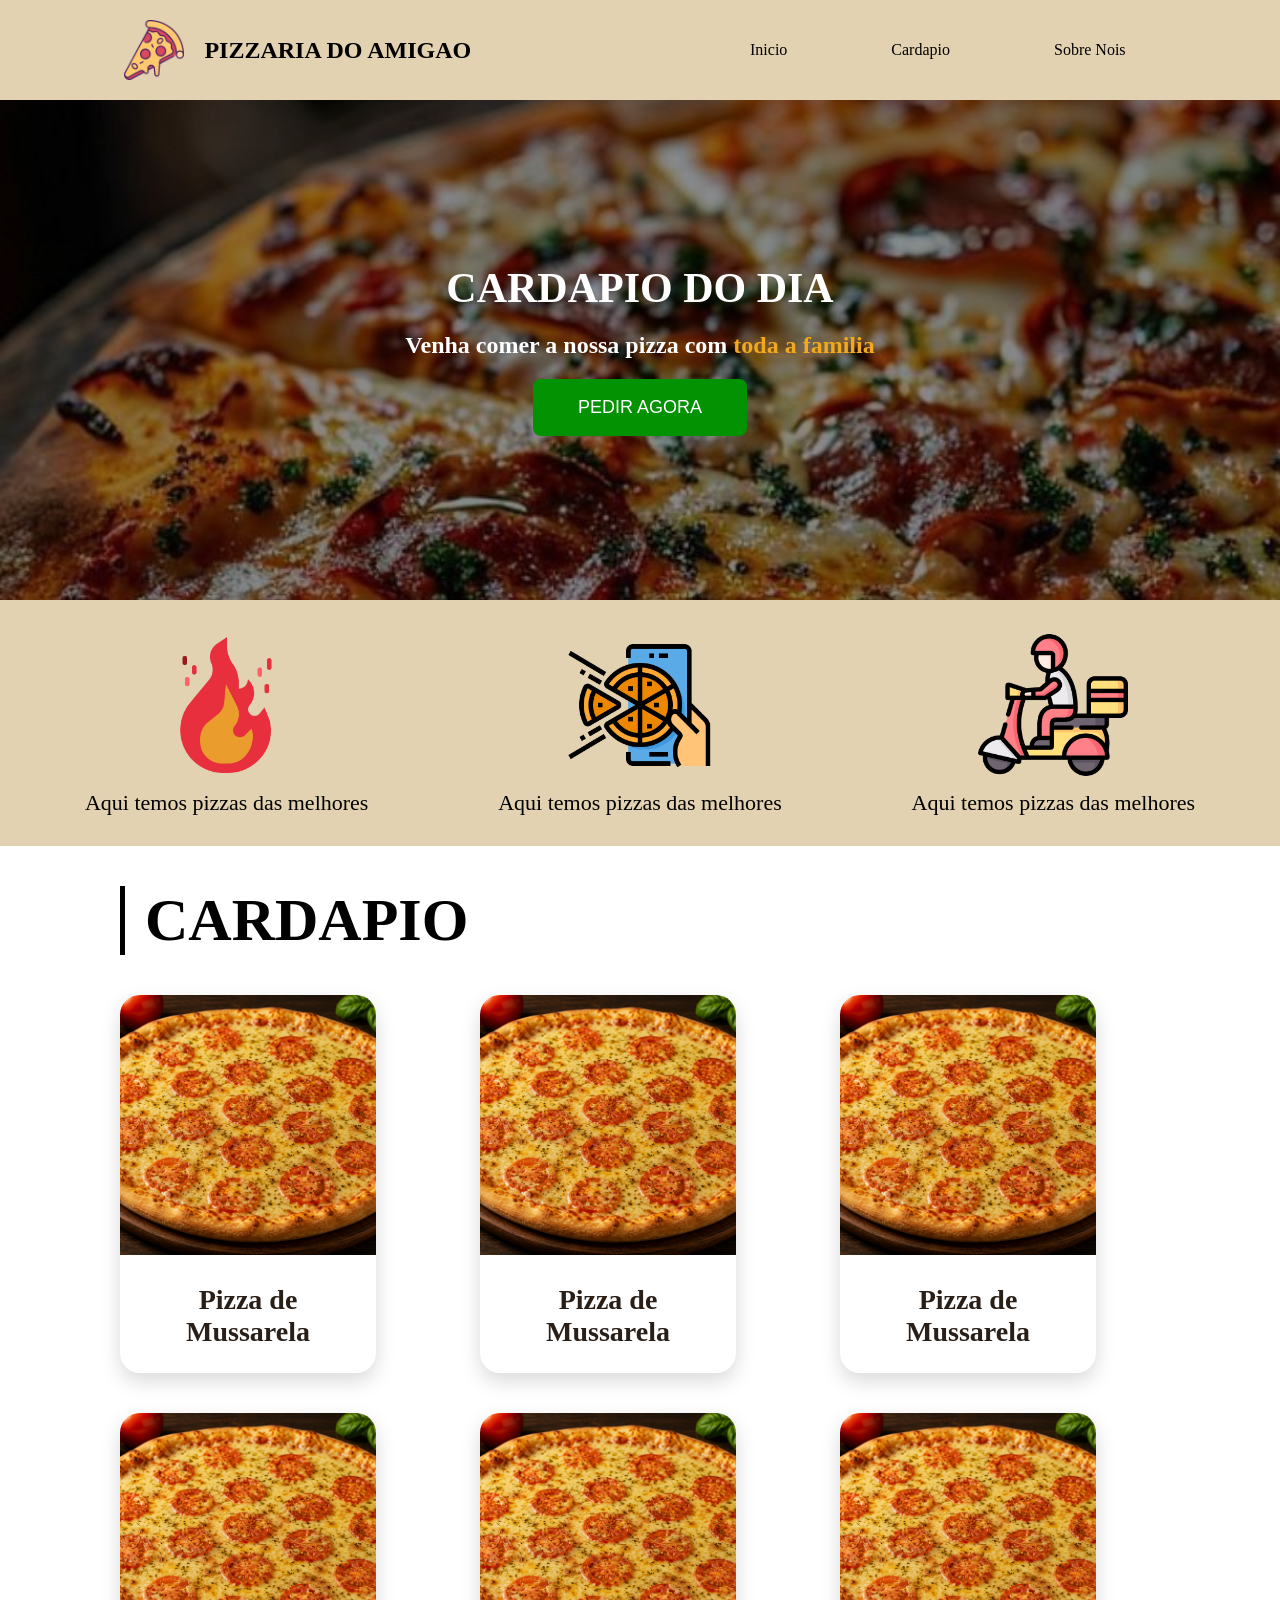
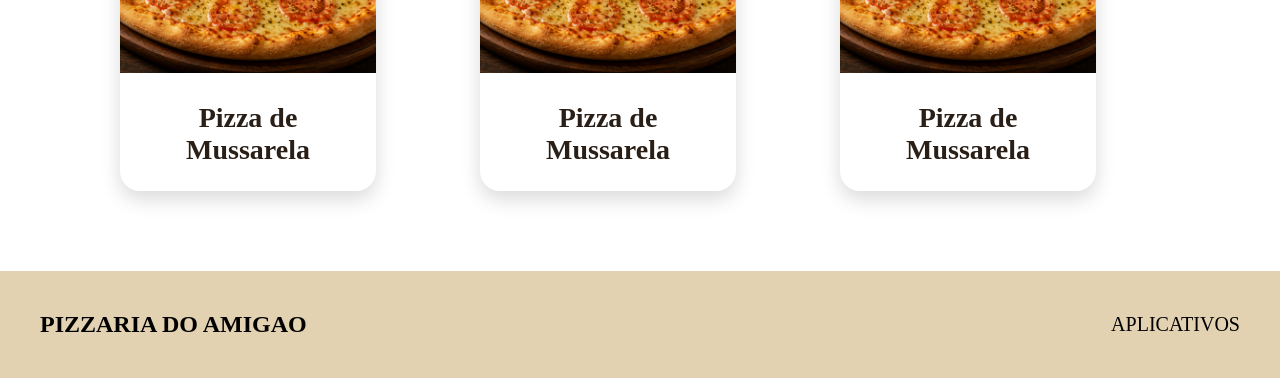
==== index.html @ 0b503bbc "Mudança do front da pagina Principal" ====
<!DOCTYPE html>
<html lang="pt-br">

<head>
    <meta charset="UTF-8">
    <meta name="viewport" content="width=device-width, initial-scale=1.0">
    <title>PIZZARIA DO AMIGAO</title>
    <link rel="stylesheet" href="style.css">
</head>

<body>
    <header>
        <div class="direta">
            <img src="/img/logo.png" alt="logo pizzaria">
            <h2 class="logo">PIZZARIA DO AMIGAO</h2>
        </div>

        <nav>
            <a href="#">Inicio</a>
            <a href="#">Cardapio</a>
            <a href="#">Sobre Nois</a>
        </nav>
    </header>

    <div class="banner">
        <h3>CARDAPIO DO DIA</h3>

        <h4>Venha comer a nossa pizza com <span>toda a familia</span></h4>

        <button class="pedidos" id="pedidos" onclick="pedirAgora()">PEDIR AGORA</button>
    </div>

    <main>
        <div class="descricao animar">
            <div class="gridDescricao">
                <img src="img/iconeFogo.png" class="gridImagem">

                <p>Aqui temos pizzas das melhores</p>
            </div>

            <div class="gridDescricao">
                <img src="img/pedidos.png" class="gridImagem">

                <p>Aqui temos pizzas das melhores</p>
            </div>

            <div class="gridDescricao">
                <img src="img/entrega.png" class="gridImagem">

                <p>Aqui temos pizzas das melhores</p>
            </div>
        </div>

        <div class="produto animar">
            <h2 class="logo2 animar">CARDAPIO</h2>

            <div class="descricaoProduto animar">
                <div class="gridProduto">

                    <div class="imagem">
                        <img src="img/musarela.png" alt="Pizza de Mussarela">
                    </div>

                    <div class="conteudo">
                        <h3>Pizza de Mussarela</h3>
                    </div>

                </div>

                <div class="gridProduto">
                    <div class="imagem">
                        <img src="img/musarela.png" alt="Pizza de Mussarela">
                    </div>

                    <div class="conteudo">
                        <h3>Pizza de Mussarela</h3>
                    </div>

                </div>

                <div class="gridProduto">
                    <div class="imagem">
                        <img src="img/musarela.png" alt="Pizza de Mussarela">
                    </div>

                    <div class="conteudo">
                        <h3>Pizza de Mussarela</h3>
                    </div>
                </div>

                <div class="gridProduto">
                    <div class="imagem">
                        <img src="img/musarela.png" alt="Pizza de Mussarela">
                    </div>

                    <div class="conteudo">
                        <h3>Pizza de Mussarela</h3>
                    </div>
                </div>

                <div class="gridProduto">
                    <div class="imagem">
                        <img src="img/musarela.png" alt="Pizza de Mussarela">
                    </div>

                    <div class="conteudo">
                        <h3>Pizza de Mussarela</h3>
                    </div>
                </div>

                <div class="gridProduto">
                    <div class="imagem">
                        <img src="img/musarela.png" alt="Pizza de Mussarela">
                    </div>

                    <div class="conteudo">
                        <h3>Pizza de Mussarela</h3>
                    </div>
                </div>
            </div>
        </div>

        <div class="avaliacao animar">

        </div>
    </main>

    <footer>
        <div class="conteudoFooter">
            <div class="esquerdaF">
                PIZZARIA DO AMIGAO
            </div>

            <div class="diretaF">
                APLICATIVOS
            </div>
        </div>
    </footer>

    <script src="script.js"></script>
</body>

</html>
---- style.css ----
*{
    padding: 0;
    margin: 0;
    box-sizing: border-box;
}

body{
    overflow-y: auto;
}

/* LOGO */
.direta{
    display: flex;
    align-items: center;
    padding: 20px;
    gap: 20px;
}

.logo{
    color: black;
}

.direta img{
    width: 60px;
}

/* HEADER */
header{
    background-color: #e2d2b1;
    display: flex;
    align-items: center;
    justify-content: space-around;
}

a{
    text-decoration: none;
    color: black;
    margin: 50px;
    cursor: pointer;
}

a:hover{
    border-bottom: 3px solid black; 
}

/* BANNER */

.banner{
    position: relative;
    width: 100%;
    height: 500px;
    background: url("img/pizza do banner.jpg") no-repeat center center;
    background-size: cover;
    display: flex;
    flex-direction: column;
    justify-content: center;
    align-items: center;
    gap: 20px;
}

.banner::before{
    content: "";
    position: absolute;
    inset: 0;
    background-color: rgba(0,0,0,0.45);
}

.banner h3{
    position: relative;
    z-index: 1;
    color: white;
    font-size: 42px;
}

.banner h4{
    position: relative;
    z-index: 1;
    color: white;
    font-size: 24px;
}

span{
    color: rgb(244,169,29);
}

.banner .pedidos{
    position: relative;
    z-index: 1;
    background: rgb(2,146,2);
    color: white;
    border: none;
    padding: 18px 45px;
    font-size: 18px;
    border-radius: 8px;
    cursor: pointer
}

.banner .pedidos:hover{
    background: rgb(1,110,1);
    transform: scale(1.05);
}

/* DESCRIÇÃO */

.descricao{
    display: grid;
    grid-template-columns: repeat(3,1fr);
    background: #e2d2b1;
    padding: 30px;
    gap: 20px;
}

.gridDescricao{
    display: flex;
    flex-direction: column;
    align-items: center;
    text-align: center;
    gap: 10px;
    font-size: 22px;
}

.gridImagem{
    width: 100%;
    max-width: 150px;
}

/* PRODUTO */

.logo2{
    margin: 40px 120px;
    font-size: 60px;
    border-left: 5px solid black;
    padding-left: 20px;
}

.descricaoProduto{
    display: grid;
    grid-template-columns: repeat(3,1fr);
    gap: 40px;
    padding: 0 120px 80px;
}

/*TAMANHO DO CARD DO CARDAPIO*/
.gridProduto{
    border-radius: 20px;
    overflow: hidden; /* Impede a imagem de sair do card */

    box-shadow: 0 8px 20px rgba(0,0,0,.15);

    display: flex;
    flex-direction: column;

    cursor: default;

    width: 80%;
}

/* Área da imagem */

.gridProduto .imagem{
    overflow: hidden;
}

/* Imagem */

.gridProduto img{
    width: 100%;
    height: 260px;

    object-fit: cover;

    transition: transform .5s ease;
}

/* Zoom da imagem */

.gridProduto:hover img{
    transform: scale(1.12);
}

/* Conteúdo */

.conteudo{
    padding: 25px;
    display: flex;
    flex-direction: column;
    gap: 20px;
    text-align: center;
}

.conteudo h3{
    font-size: 28px;
    color: #2A1F17;
}








.conteudoFooter{
    display: flex;
    justify-content: space-between;
    align-items: center;
    background-color: #e2d2b1;
    padding: 20px;
}

.esquerdaF{
    margin: 20px;
    font-weight: 600;
    font-size: 24px;
}

.diretaF{
    margin: 20px;
    font-size: 20px;
}

.animar{
    opacity: 0;
    transform: translateY(70px);
    transition: .8s ease;
}

.animar.mostrar{
    opacity: 1;
    transform: translateY(0);
}
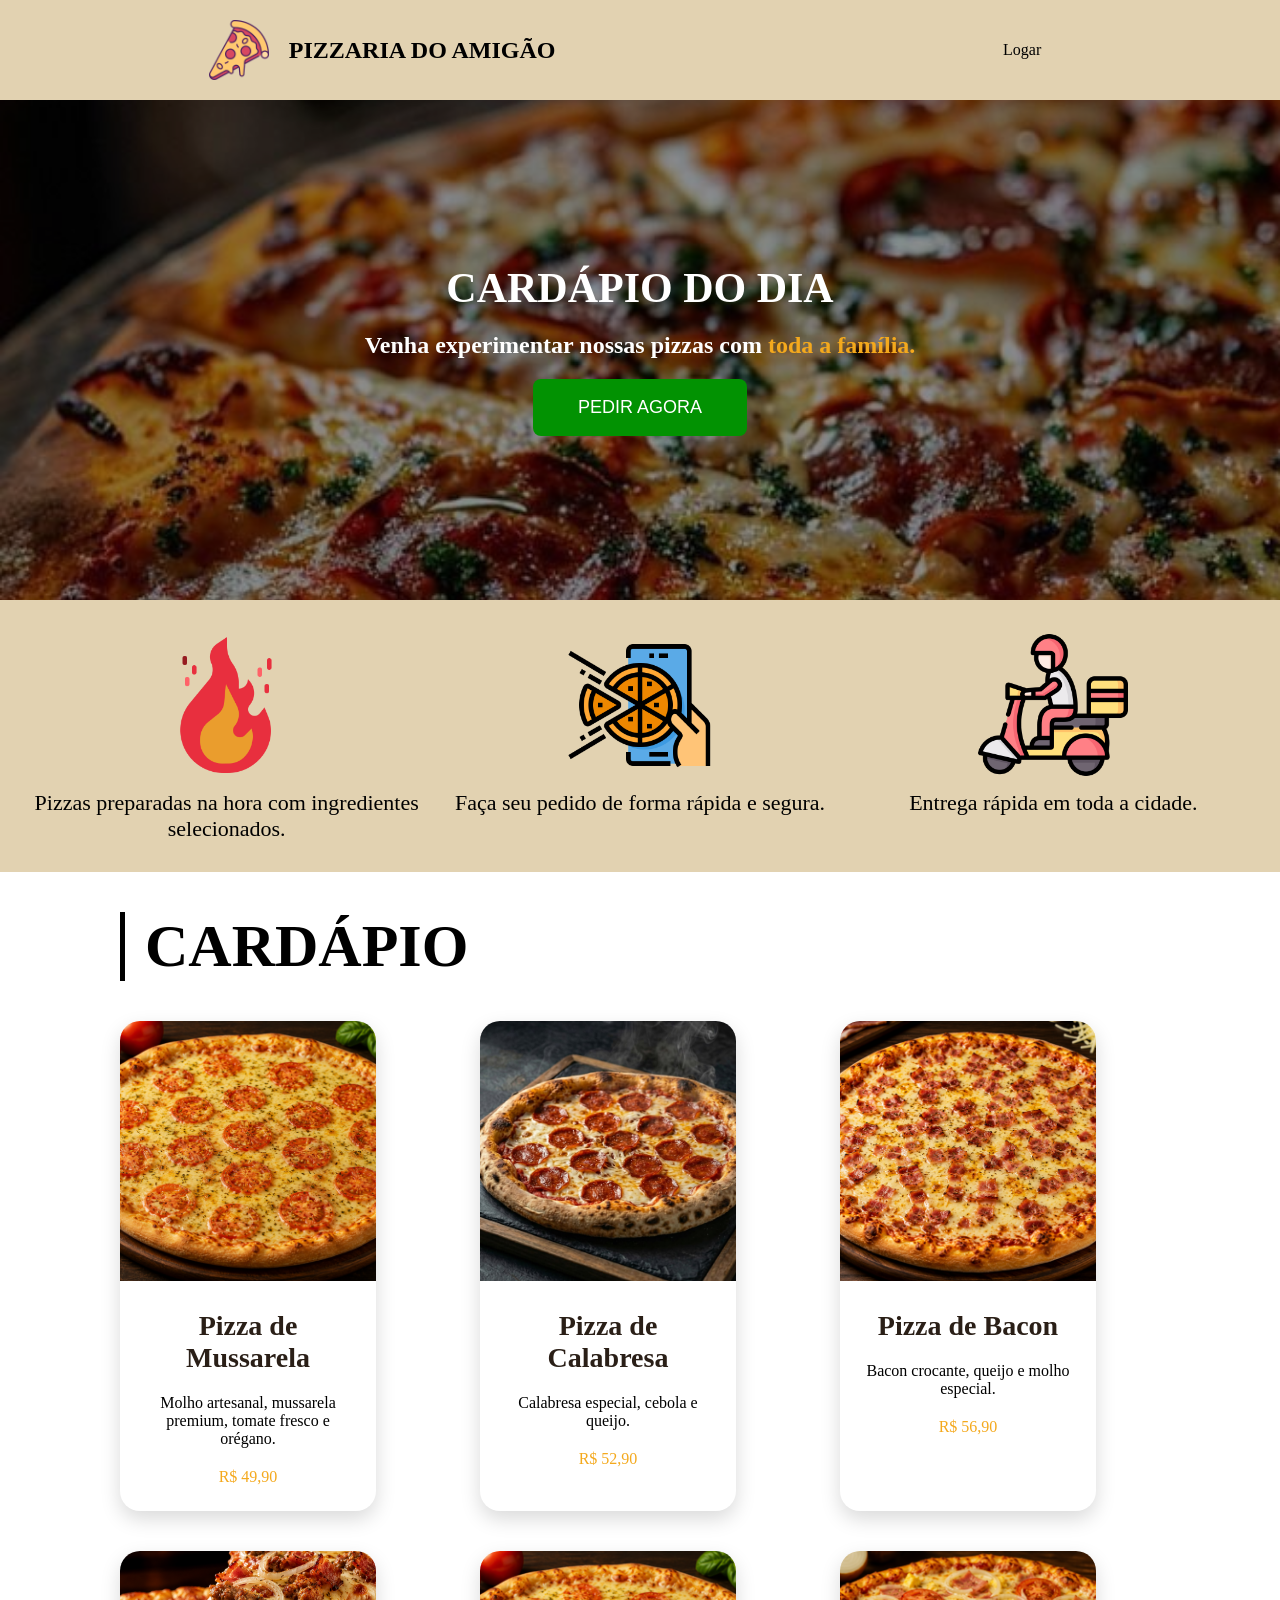
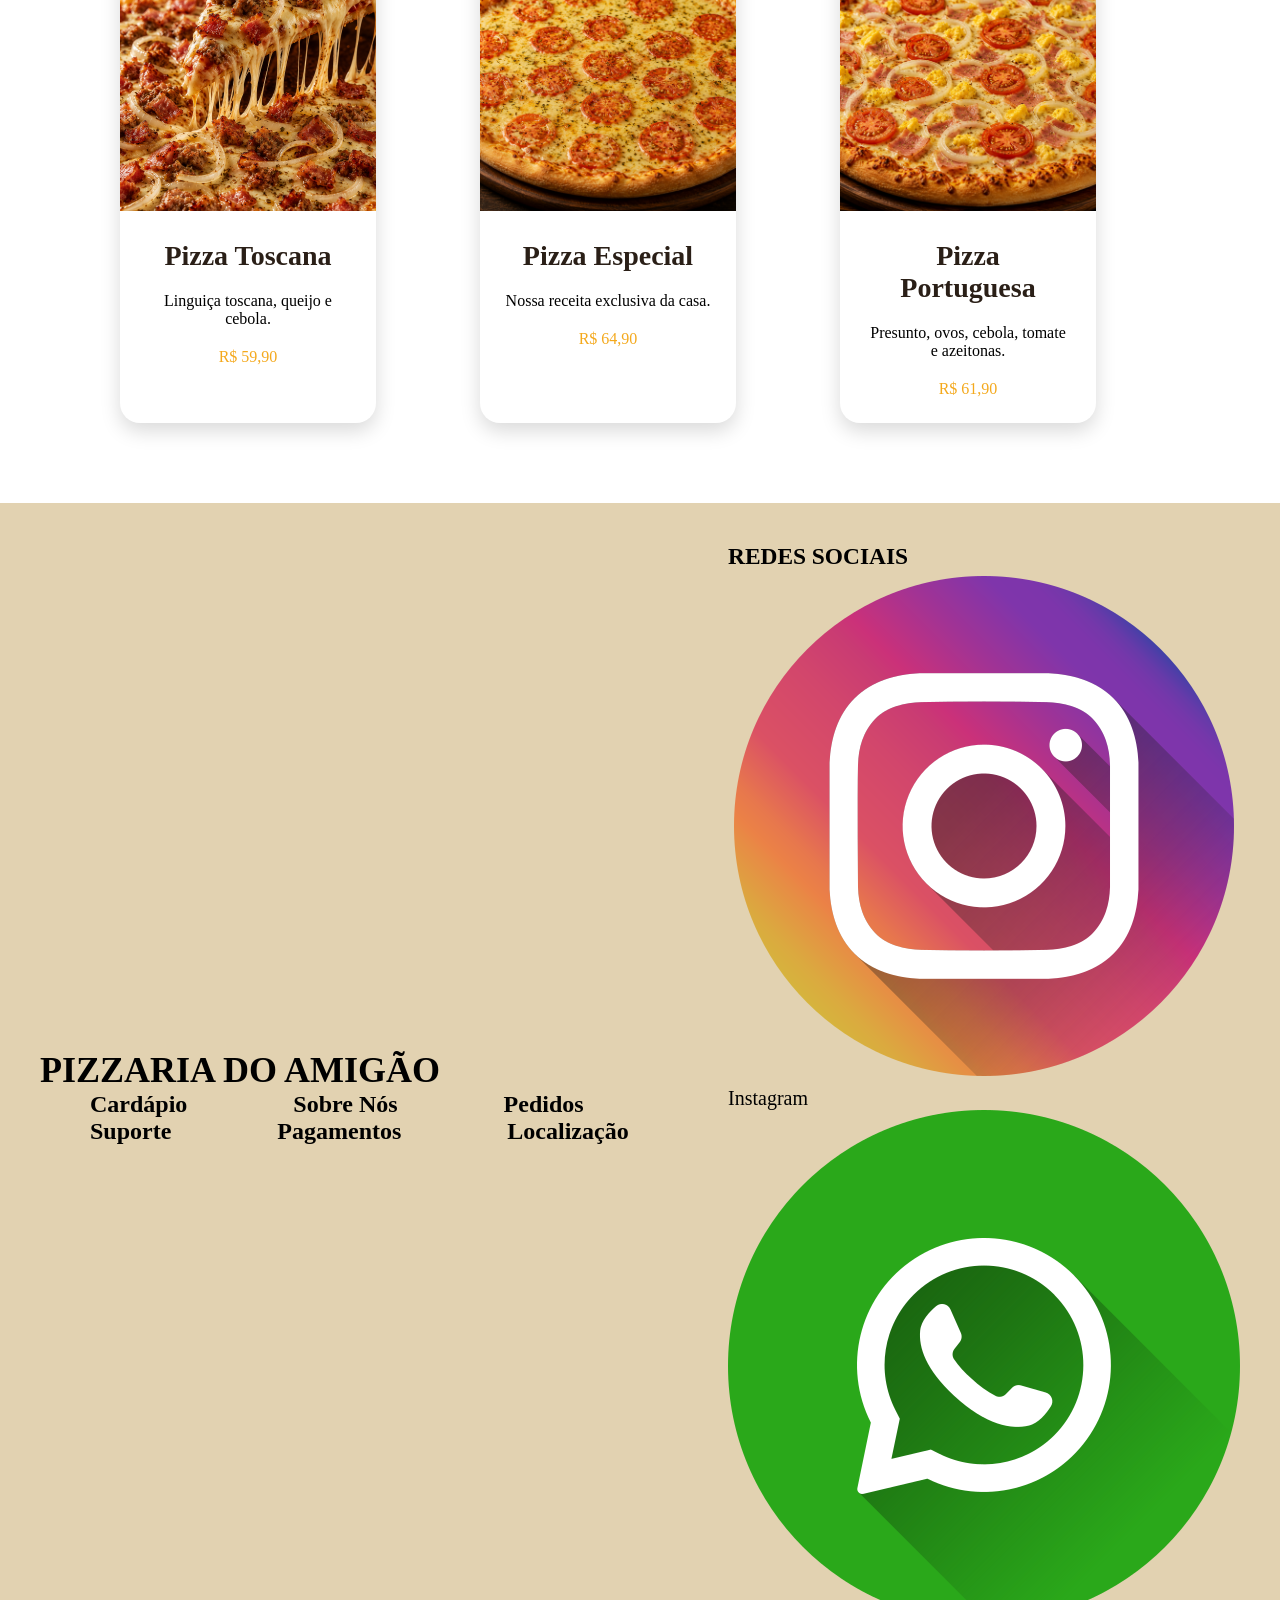
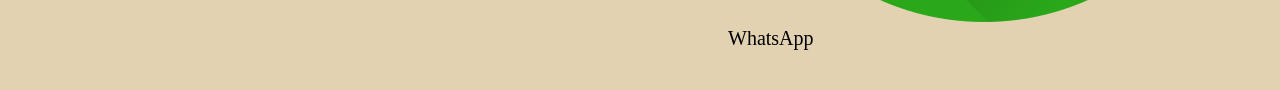
==== commit 845d2950: "Atualizacao final da pagina de login" ====
--- a/index.html
+++ b/index.html
@@ -1,143 +1,308 @@
 <!DOCTYPE html>
-<html lang="pt-br">
+<html lang="pt-BR">
 
 <head>
     <meta charset="UTF-8">
     <meta name="viewport" content="width=device-width, initial-scale=1.0">
-    <title>PIZZARIA DO AMIGAO</title>
+    <title>Pizzaria do Amigão</title>
+
     <link rel="stylesheet" href="style.css">
 </head>
 
 <body>
+
+    <!-- ================= HEADER ================= -->
+
     <header>
+
         <div class="direta">
-            <img src="/img/logo.png" alt="logo pizzaria">
-            <h2 class="logo">PIZZARIA DO AMIGAO</h2>
+            <img src="img/logo.png" alt="Logo">
+
+            <h2 class="logo">
+                PIZZARIA DO AMIGÃO
+            </h2>
         </div>
 
         <nav>
-            <a href="#">Inicio</a>
-            <a href="#">Cardapio</a>
-            <a href="#">Sobre Nois</a>
+
+            <a href="/html/login.html">Logar</a>
+
         </nav>
+
     </header>
 
-    <div class="banner">
-        <h3>CARDAPIO DO DIA</h3>
-
-        <h4>Venha comer a nossa pizza com <span>toda a familia</span></h4>
-
-        <button class="pedidos" id="pedidos" onclick="pedirAgora()">PEDIR AGORA</button>
-    </div>
-
-    <main>
-        <div class="descricao animar">
-            <div class="gridDescricao">
-                <img src="img/iconeFogo.png" class="gridImagem">
-
-                <p>Aqui temos pizzas das melhores</p>
-            </div>
-
-            <div class="gridDescricao">
-                <img src="img/pedidos.png" class="gridImagem">
-
-                <p>Aqui temos pizzas das melhores</p>
-            </div>
-
-            <div class="gridDescricao">
-                <img src="img/entrega.png" class="gridImagem">
-
-                <p>Aqui temos pizzas das melhores</p>
-            </div>
-        </div>
-
-        <div class="produto animar">
-            <h2 class="logo2 animar">CARDAPIO</h2>
-
-            <div class="descricaoProduto animar">
-                <div class="gridProduto">
-
-                    <div class="imagem">
-                        <img src="img/musarela.png" alt="Pizza de Mussarela">
-                    </div>
-
-                    <div class="conteudo">
-                        <h3>Pizza de Mussarela</h3>
-                    </div>
-
-                </div>
-
-                <div class="gridProduto">
-                    <div class="imagem">
-                        <img src="img/musarela.png" alt="Pizza de Mussarela">
-                    </div>
-
-                    <div class="conteudo">
-                        <h3>Pizza de Mussarela</h3>
-                    </div>
-
-                </div>
-
-                <div class="gridProduto">
-                    <div class="imagem">
-                        <img src="img/musarela.png" alt="Pizza de Mussarela">
-                    </div>
-
-                    <div class="conteudo">
-                        <h3>Pizza de Mussarela</h3>
-                    </div>
-                </div>
-
-                <div class="gridProduto">
-                    <div class="imagem">
-                        <img src="img/musarela.png" alt="Pizza de Mussarela">
-                    </div>
-
-                    <div class="conteudo">
-                        <h3>Pizza de Mussarela</h3>
-                    </div>
-                </div>
-
-                <div class="gridProduto">
-                    <div class="imagem">
-                        <img src="img/musarela.png" alt="Pizza de Mussarela">
-                    </div>
-
-                    <div class="conteudo">
-                        <h3>Pizza de Mussarela</h3>
-                    </div>
-                </div>
-
-                <div class="gridProduto">
-                    <div class="imagem">
-                        <img src="img/musarela.png" alt="Pizza de Mussarela">
-                    </div>
-
-                    <div class="conteudo">
-                        <h3>Pizza de Mussarela</h3>
-                    </div>
-                </div>
-            </div>
-        </div>
-
-        <div class="avaliacao animar">
-
-        </div>
-    </main>
-
-    <footer>
+    <!-- ================= BANNER ================= -->
+
+    <section class="banner">
+
+        <h3>CARDÁPIO DO DIA</h3>
+
+        <h4>
+            Venha experimentar nossas pizzas com
+            <span>toda a família.</span>
+        </h4>
+
+        <button class="pedidos" onclick="pedirAgora()">
+            PEDIR AGORA
+        </button>
+
+    </section>
+
+    <!-- ================= DESCRIÇÃO ================= -->
+
+    <section class="descricao animar">
+
+        <div class="gridDescricao">
+
+            <img src="img/iconeFogo.png" class="gridImagem">
+
+            <p>
+                Pizzas preparadas na hora com ingredientes selecionados.
+            </p>
+
+        </div>
+
+        <div class="gridDescricao">
+
+            <img src="img/pedidos.png" class="gridImagem">
+
+            <p>
+                Faça seu pedido de forma rápida e segura.
+            </p>
+
+        </div>
+
+        <div class="gridDescricao">
+
+            <img src="img/entrega.png" class="gridImagem">
+
+            <p>
+                Entrega rápida em toda a cidade.
+            </p>
+
+        </div>
+
+    </section>
+
+    <!-- ================= CARDÁPIO ================= -->
+
+    <section class="produto" id="cardapio">
+
+        <h2 class="logo2 animar">
+            CARDÁPIO
+        </h2>
+
+        <div class="descricaoProduto">
+
+            <!-- CARD -->
+
+            <div class="gridProduto animar">
+
+                <div class="imagem">
+                    <img src="img/musarela.png" alt="">
+                </div>
+
+                <div class="conteudo">
+
+                    <h3>Pizza de Mussarela</h3>
+
+                    <p>
+                        Molho artesanal, mussarela premium,
+                        tomate fresco e orégano.
+                    </p>
+
+                    <span class="preco">
+                        R$ 49,90
+                    </span>
+
+                </div>
+
+            </div>
+
+            <!-- CARD -->
+
+            <div class="gridProduto animar">
+
+                <div class="imagem">
+                    <img src="img/calabresa.jpg" alt="">
+                </div>
+
+                <div class="conteudo">
+
+                    <h3>Pizza de Calabresa</h3>
+
+                    <p>
+                        Calabresa especial,
+                        cebola e queijo.
+                    </p>
+
+                    <span class="preco">
+                        R$ 52,90
+                    </span>
+
+                </div>
+
+            </div>
+
+            <!-- CARD -->
+
+            <div class="gridProduto animar">
+
+                <div class="imagem">
+                    <img src="img/bacon.png" alt="">
+                </div>
+
+                <div class="conteudo">
+
+                    <h3>Pizza de Bacon</h3>
+
+                    <p>
+                        Bacon crocante,
+                        queijo e molho especial.
+                    </p>
+
+                    <span class="preco">
+                        R$ 56,90
+                    </span>
+
+                </div>
+
+            </div>
+
+            <!-- CARD -->
+
+            <div class="gridProduto animar">
+
+                <div class="imagem">
+                    <img src="img/toscana.png" alt="">
+                </div>
+
+                <div class="conteudo">
+
+                    <h3>Pizza Toscana</h3>
+
+                    <p>
+                        Linguiça toscana,
+                        queijo e cebola.
+                    </p>
+
+                    <span class="preco">
+                        R$ 59,90
+                    </span>
+
+                </div>
+
+            </div>
+
+            <!-- CARD -->
+
+            <div class="gridProduto animar">
+
+                <div class="imagem">
+                    <img src="img/surpresa.png" alt="">
+                </div>
+
+                <div class="conteudo">
+
+                    <h3>Pizza Especial</h3>
+
+                    <p>
+                        Nossa receita exclusiva da casa.
+                    </p>
+
+                    <span class="preco">
+                        R$ 64,90
+                    </span>
+
+                </div>
+
+            </div>
+
+            <!-- CARD -->
+
+            <div class="gridProduto animar">
+
+                <div class="imagem">
+                    <img src="img/4362db86-e26b-4997-8746-e638170cde20.png" alt="">
+                </div>
+
+                <div class="conteudo">
+
+                    <h3>Pizza Portuguesa</h3>
+
+                    <p>
+                        Presunto, ovos, cebola,
+                        tomate e azeitonas.
+                    </p>
+
+                    <span class="preco">
+                        R$ 61,90
+                    </span>
+
+                </div>
+
+            </div>
+
+        </div>
+
+    </section>
+
+    <!-- ================= FOOTER ================= -->
+
+    <footer id="footer">
+
         <div class="conteudoFooter">
+
             <div class="esquerdaF">
-                PIZZARIA DO AMIGAO
+
+                <h2>PIZZARIA DO AMIGÃO</h2>
+
+                <div class="links">
+
+                    <a href="#">Cardápio</a>
+
+                    <a href="#">Sobre Nós</a>
+
+                    <a href="#">Pedidos</a>
+
+                    <a href="#">Suporte</a>
+
+                    <a href="#">Pagamentos</a>
+
+                    <a href="#">Localização</a>
+
+                </div>
+
             </div>
 
             <div class="diretaF">
-                APLICATIVOS
-            </div>
-        </div>
+
+                <h3>REDES SOCIAIS</h3>
+
+                <div class="icones">
+
+                    <img src="img/instagram.png" class="icone">
+
+                    <p>Instagram</p>
+
+                </div>
+
+                <div class="icones">
+
+                    <img src="img/whatsapp.png" class="icone">
+
+                    <p>WhatsApp</p>
+
+                </div>
+
+            </div>
+
+        </div>
+
     </footer>
 
     <script src="script.js"></script>
+
 </body>
 
 </html>
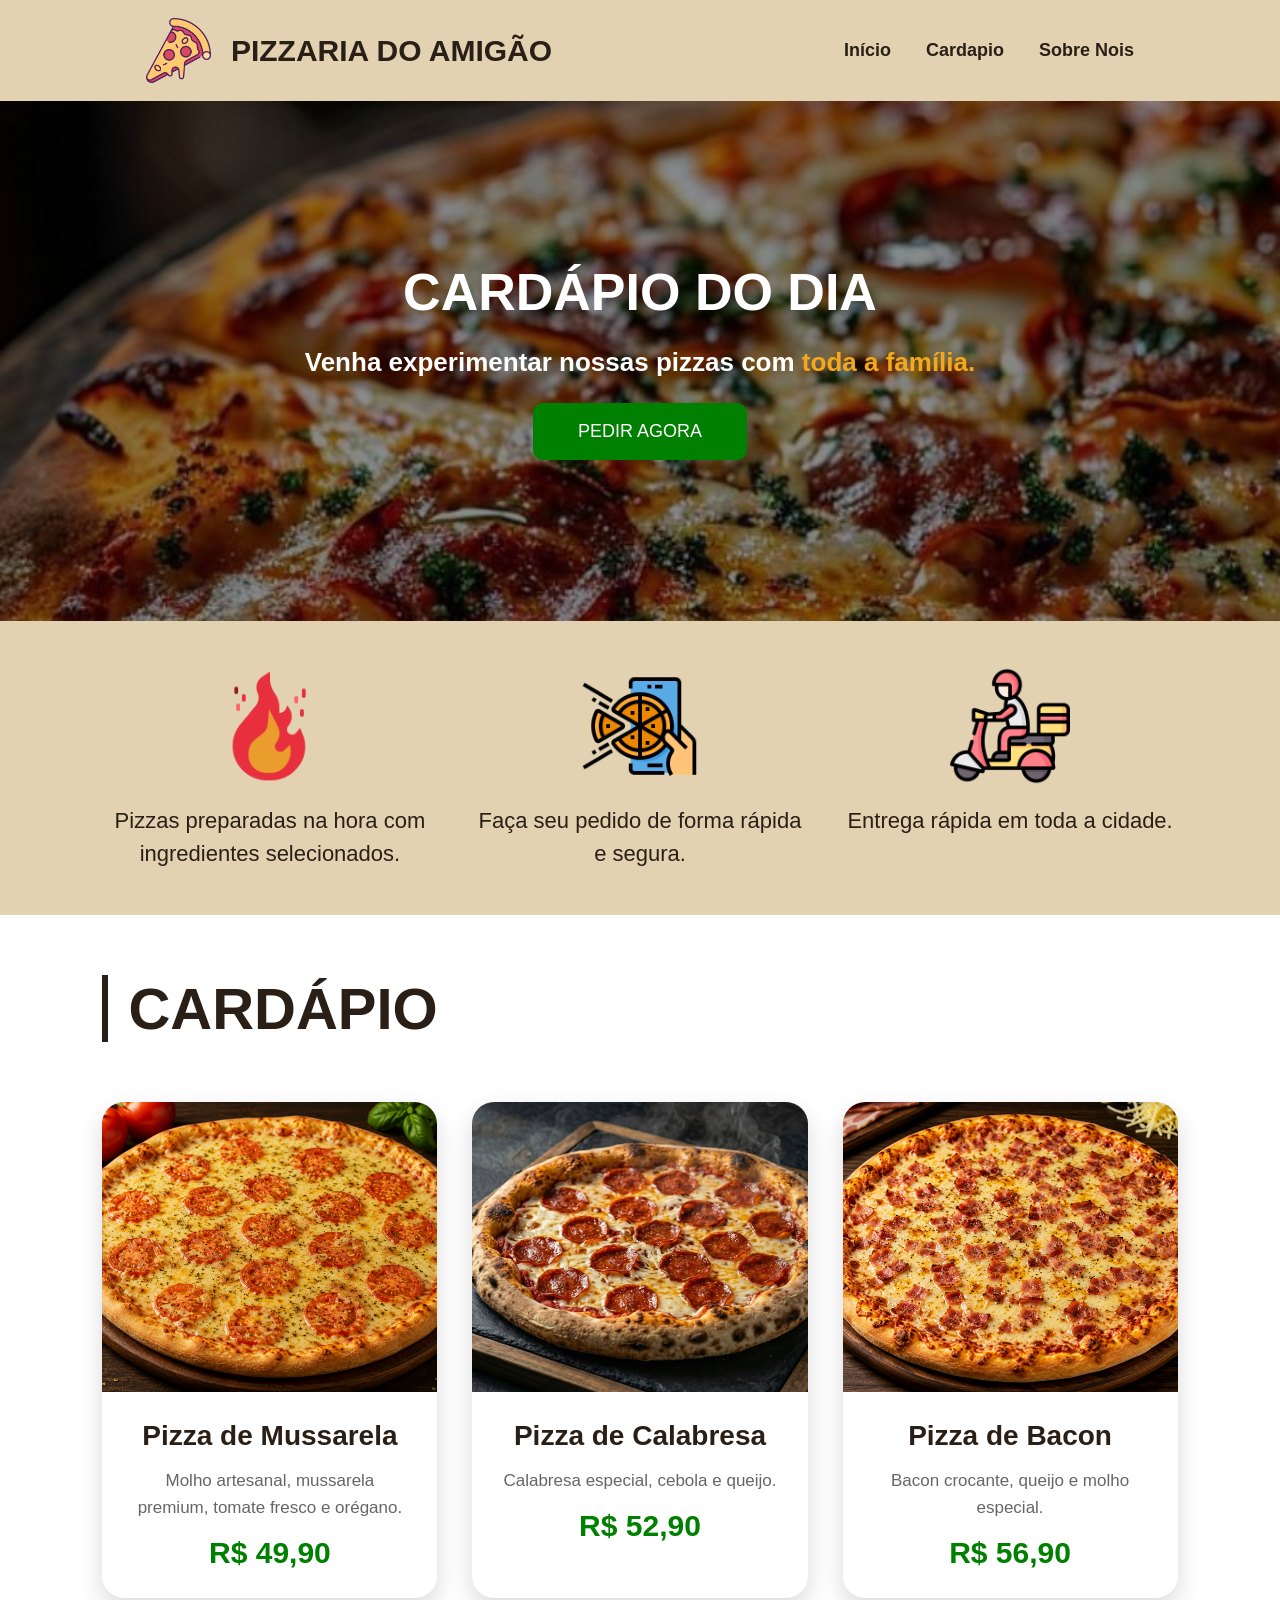
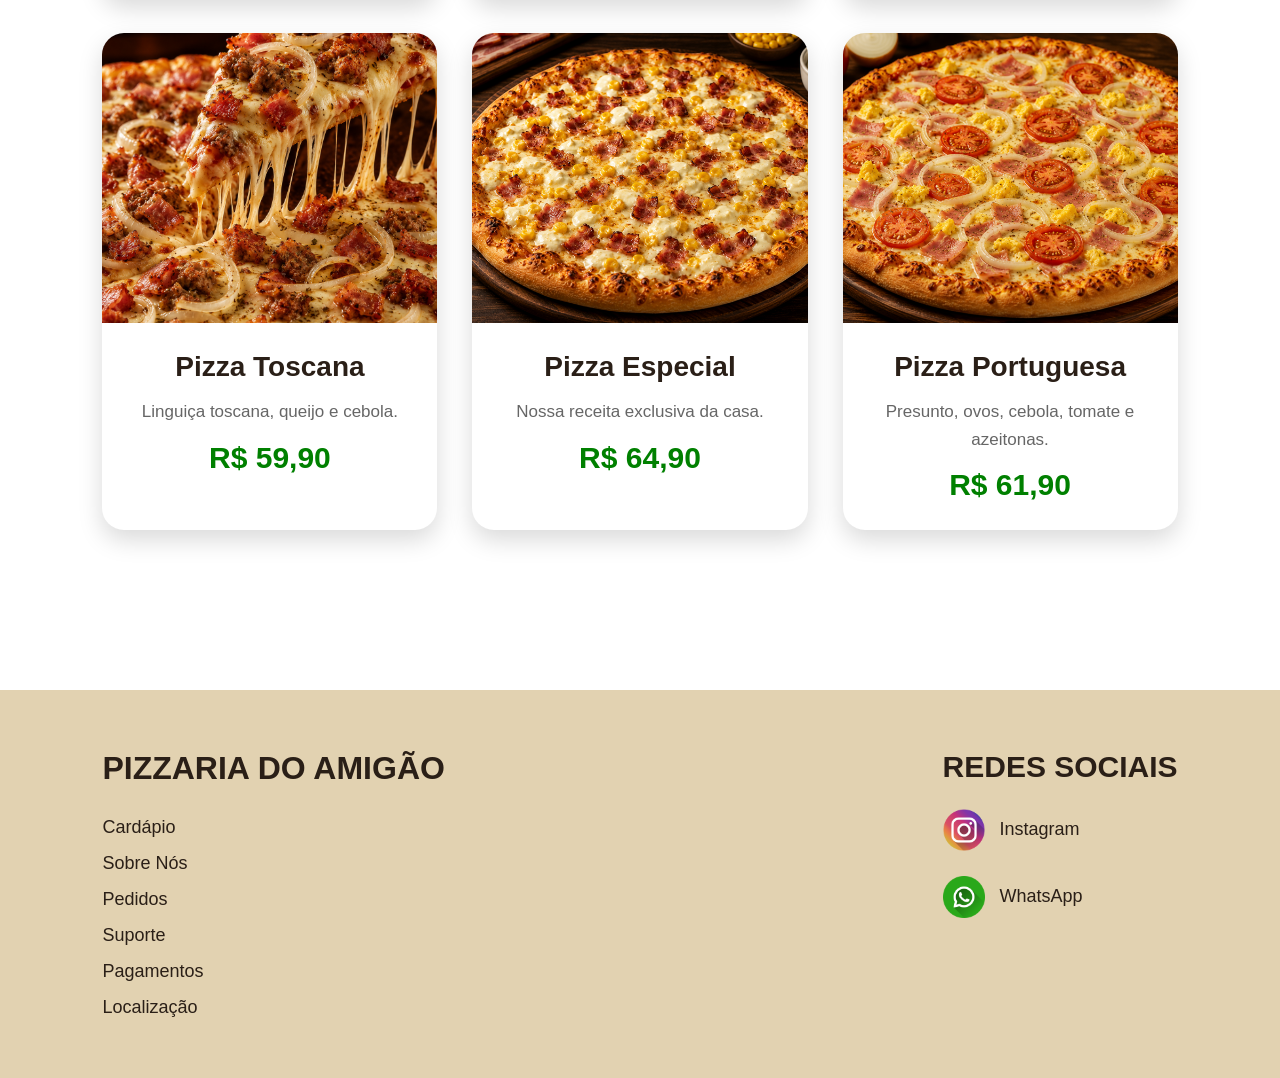
==== commit ee84fe76: "CARDAPIO E PEDIDOS ATUALIZADOS" ====
--- a/index.html
+++ b/index.html
@@ -5,8 +5,7 @@
     <meta charset="UTF-8">
     <meta name="viewport" content="width=device-width, initial-scale=1.0">
     <title>Pizzaria do Amigão</title>
-
-    <link rel="stylesheet" href="style.css">
+    <link rel="stylesheet" href="/css/paginaPrincipal.css">
 </head>
 
 <body>
@@ -16,7 +15,7 @@
     <header>
 
         <div class="direta">
-            <img src="img/logo.png" alt="Logo">
+            <img src="/img/logo.png" alt="Logo">
 
             <h2 class="logo">
                 PIZZARIA DO AMIGÃO
@@ -25,7 +24,13 @@
 
         <nav>
 
-            <a href="/html/login.html">Logar</a>
+            <a href="/html/paginaPrincipal.html">Início</a>
+            
+            <a href="/html/principalPagina/cardapio.html">Cardapio</a>
+
+            <!--<a href="/html/cardapio.html">Cardápio</a> -->
+
+            <a href="/html/sobreNois.html">Sobre Nois</a>
 
         </nav>
 
@@ -54,7 +59,7 @@
 
         <div class="gridDescricao">
 
-            <img src="img/iconeFogo.png" class="gridImagem">
+            <img src="/img/iconeFogo.png" class="gridImagem">
 
             <p>
                 Pizzas preparadas na hora com ingredientes selecionados.
@@ -64,7 +69,7 @@
 
         <div class="gridDescricao">
 
-            <img src="img/pedidos.png" class="gridImagem">
+            <img src="/img/pedidos.png" class="gridImagem">
 
             <p>
                 Faça seu pedido de forma rápida e segura.
@@ -74,7 +79,7 @@
 
         <div class="gridDescricao">
 
-            <img src="img/entrega.png" class="gridImagem">
+            <img src="/img/entrega.png" class="gridImagem">
 
             <p>
                 Entrega rápida em toda a cidade.
@@ -99,7 +104,7 @@
             <div class="gridProduto animar">
 
                 <div class="imagem">
-                    <img src="img/musarela.png" alt="">
+                    <img src="/img/musarela.png" alt="">
                 </div>
 
                 <div class="conteudo">
@@ -124,7 +129,7 @@
             <div class="gridProduto animar">
 
                 <div class="imagem">
-                    <img src="img/calabresa.jpg" alt="">
+                    <img src="/img/calabresa.jpg" alt="">
                 </div>
 
                 <div class="conteudo">
@@ -149,7 +154,7 @@
             <div class="gridProduto animar">
 
                 <div class="imagem">
-                    <img src="img/bacon.png" alt="">
+                    <img src="/img/bacon.png" alt="">
                 </div>
 
                 <div class="conteudo">
@@ -174,7 +179,7 @@
             <div class="gridProduto animar">
 
                 <div class="imagem">
-                    <img src="img/toscana.png" alt="">
+                    <img src="/img/toscana.png" alt="">
                 </div>
 
                 <div class="conteudo">
@@ -199,7 +204,7 @@
             <div class="gridProduto animar">
 
                 <div class="imagem">
-                    <img src="img/surpresa.png" alt="">
+                    <img src="/img/surpresa.png" alt="">
                 </div>
 
                 <div class="conteudo">
@@ -223,7 +228,7 @@
             <div class="gridProduto animar">
 
                 <div class="imagem">
-                    <img src="img/4362db86-e26b-4997-8746-e638170cde20.png" alt="">
+                    <img src="/img/4362db86-e26b-4997-8746-e638170cde20.png" alt="">
                 </div>
 
                 <div class="conteudo">
@@ -281,6 +286,319 @@
 
                 <div class="icones">
 
+                    <img src="/img/instagram.png" class="icone">
+
+                    <p>Instagram</p>
+
+                </div>
+
+                <div class="icones">
+
+                    <img src="/img/whatsapp.png" class="icone">
+
+                    <p>WhatsApp</p>
+
+                </div>
+
+            </div>
+
+        </div>
+
+    </footer>
+
+    <script src="/js/paginaPrincipal.js"></script>
+
+</body>
+
+</html>
+
+
+
+<!--
+
+<!DOCTYPE html>
+<html lang="pt-BR">
+
+<head>
+    <meta charset="UTF-8">
+    <meta name="viewport" content="width=device-width, initial-scale=1.0">
+    <title>Pizzaria do Amigão</title>
+
+    <link rel="stylesheet" href="style.css">
+</head>
+
+<body>
+
+     ================= HEADER ================= 
+
+    <header>
+
+        <div class="direta">
+            <img src="img/logo.png" alt="Logo">
+
+            <h2 class="logo">
+                PIZZARIA DO AMIGÃO
+            </h2>
+        </div>
+
+        <nav>
+
+            <a href="/html/login.html">Logar</a>
+
+        </nav>
+
+    </header>
+
+     ================= BANNER ================= 
+
+    <section class="banner">
+
+        <h3>CARDÁPIO DO DIA</h3>
+
+        <h4>
+            Venha experimentar nossas pizzas com
+            <span>toda a família.</span>
+        </h4>
+
+        <button class="pedidos" onclick="pedirAgora()">
+            PEDIR AGORA
+        </button>
+
+    </section>
+
+     ================= DESCRIÇÃO ================= 
+
+    <section class="descricao animar">
+
+        <div class="gridDescricao">
+
+            <img src="img/iconeFogo.png" class="gridImagem">
+
+            <p>
+                Pizzas preparadas na hora com ingredientes selecionados.
+            </p>
+
+        </div>
+
+        <div class="gridDescricao">
+
+            <img src="img/pedidos.png" class="gridImagem">
+
+            <p>
+                Faça seu pedido de forma rápida e segura.
+            </p>
+
+        </div>
+
+        <div class="gridDescricao">
+
+            <img src="img/entrega.png" class="gridImagem">
+
+            <p>
+                Entrega rápida em toda a cidade.
+            </p>
+
+        </div>
+
+    </section>
+
+     ================= CARDÁPIO =================
+
+    <section class="produto" id="cardapio">
+
+        <h2 class="logo2 animar">
+            CARDÁPIO
+        </h2>
+
+        <div class="descricaoProduto">
+
+             CARD
+
+            <div class="gridProduto animar">
+
+                <div class="imagem">
+                    <img src="img/musarela.png" alt="">
+                </div>
+
+                <div class="conteudo">
+
+                    <h3>Pizza de Mussarela</h3>
+
+                    <p>
+                        Molho artesanal, mussarela premium,
+                        tomate fresco e orégano.
+                    </p>
+
+                    <span class="preco">
+                        R$ 49,90
+                    </span>
+
+                </div>
+
+            </div>
+
+             CARD
+
+            <div class="gridProduto animar">
+
+                <div class="imagem">
+                    <img src="img/calabresa.jpg" alt="">
+                </div>
+
+                <div class="conteudo">
+
+                    <h3>Pizza de Calabresa</h3>
+
+                    <p>
+                        Calabresa especial,
+                        cebola e queijo.
+                    </p>
+
+                    <span class="preco">
+                        R$ 52,90
+                    </span>
+
+                </div>
+
+            </div>
+
+             CARD 
+
+            <div class="gridProduto animar">
+
+                <div class="imagem">
+                    <img src="img/bacon.png" alt="">
+                </div>
+
+                <div class="conteudo">
+
+                    <h3>Pizza de Bacon</h3>
+
+                    <p>
+                        Bacon crocante,
+                        queijo e molho especial.
+                    </p>
+
+                    <span class="preco">
+                        R$ 56,90
+                    </span>
+
+                </div>
+
+            </div>
+
+            CARD 
+
+            <div class="gridProduto animar">
+
+                <div class="imagem">
+                    <img src="img/toscana.png" alt="">
+                </div>
+
+                <div class="conteudo">
+
+                    <h3>Pizza Toscana</h3>
+
+                    <p>
+                        Linguiça toscana,
+                        queijo e cebola.
+                    </p>
+
+                    <span class="preco">
+                        R$ 59,90
+                    </span>
+
+                </div>
+
+            </div>
+
+             CARD 
+
+            <div class="gridProduto animar">
+
+                <div class="imagem">
+                    <img src="img/surpresa.png" alt="">
+                </div>
+
+                <div class="conteudo">
+
+                    <h3>Pizza Especial</h3>
+
+                    <p>
+                        Nossa receita exclusiva da casa.
+                    </p>
+
+                    <span class="preco">
+                        R$ 64,90
+                    </span>
+
+                </div>
+
+            </div>
+
+             CARD 
+
+            <div class="gridProduto animar">
+
+                <div class="imagem">
+                    <img src="img/4362db86-e26b-4997-8746-e638170cde20.png" alt="">
+                </div>
+
+                <div class="conteudo">
+
+                    <h3>Pizza Portuguesa</h3>
+
+                    <p>
+                        Presunto, ovos, cebola,
+                        tomate e azeitonas.
+                    </p>
+
+                    <span class="preco">
+                        R$ 61,90
+                    </span>
+
+                </div>
+
+            </div>
+
+        </div>
+
+    </section>
+
+     ================= FOOTER ================= 
+
+    <footer id="footer">
+
+        <div class="conteudoFooter">
+
+            <div class="esquerdaF">
+
+                <h2>PIZZARIA DO AMIGÃO</h2>
+
+                <div class="links">
+
+                    <a href="#">Cardápio</a>
+
+                    <a href="#">Sobre Nós</a>
+
+                    <a href="#">Pedidos</a>
+
+                    <a href="#">Suporte</a>
+
+                    <a href="#">Pagamentos</a>
+
+                    <a href="#">Localização</a>
+
+                </div>
+
+            </div>
+
+            <div class="diretaF">
+
+                <h3>REDES SOCIAIS</h3>
+
+                <div class="icones">
+
                     <img src="img/instagram.png" class="icone">
 
                     <p>Instagram</p>
@@ -305,4 +623,6 @@
 
 </body>
 
-</html>+</html>
+
+-->
--- a/css/paginaPrincipal.css
+++ b/css/paginaPrincipal.css
@@ -0,0 +1,473 @@
+/* ===========================================
+   RESET
+=========================================== */
+
+*{
+    margin: 0;
+    padding: 0;
+    box-sizing: border-box;
+}
+
+html{
+    scroll-behavior: smooth;
+}
+
+body{
+    font-family: Arial, Helvetica, sans-serif;
+    background: #ffffff;
+    color: #2A1F17;
+    overflow-x: hidden;
+}
+
+p{
+    cursor: default;
+}
+
+/* ===========================================
+   HEADER
+=========================================== */
+
+header{
+    position: sticky;
+    top: 0;
+    z-index: 999;
+    background: #e2d2b1;
+    display: flex;
+    justify-content: space-around;
+    align-items: center;
+    padding: 18px 0;
+    box-shadow: 0 3px 12px rgba(0,0,0,.15);
+}
+
+.direta{
+    display: flex;
+    align-items: center;
+    gap: 20px;
+}
+
+.direta img{
+    width: 65px;
+}
+
+.logo{
+    color:#2A1F17;
+    font-size:30px;
+}
+
+nav{
+    display:flex;
+    gap:35px;
+}
+
+nav a{
+    position:relative;
+    text-decoration:none;
+    color:#2A1F17;
+    font-size:18px;
+    font-weight:600;
+    transition:.3s;
+}
+
+nav a:hover{
+    color:#008000;
+}
+
+nav a::after{
+    content:"";
+    position:absolute;
+    left:0;
+    bottom:-8px;
+    width:0;
+    height:3px;
+    background:#008000;
+    transition:.3s;
+}
+
+nav a:hover::after{
+    width:100%;
+}
+
+/* ===========================================
+   BANNER
+=========================================== */
+
+.banner{
+    position:relative;
+    width:100%;
+    height:520px;
+    background:url("/img/pizza do banner.jpg")
+    center center/cover no-repeat;
+    display:flex;
+    flex-direction:column;
+    justify-content:center;
+    align-items:center;
+    gap:25px;
+    overflow:hidden;
+}
+
+.banner::before{
+    content:"";
+    position:absolute;
+    inset:0;
+    background:rgba(0,0,0,.45);
+}
+
+.banner h3, .banner h4, .banner button{
+    position:relative;
+    z-index:2;
+}
+
+.banner h3{
+    color:white;
+    font-size:52px;
+}
+
+.banner h4{
+    color:white;
+    font-size:26px;
+}
+
+.banner span{
+    color:#f4a91d;
+}
+
+.pedidos{
+    background:#008000;
+    color:white;
+    border:none;
+    padding:18px 45px;
+    border-radius:10px;
+    cursor:pointer;
+    font-size:18px;
+    transition:.3s;
+}
+
+.pedidos:hover{
+    transform:scale(1.08);
+    background:#026602;
+}
+
+/* ===========================================
+   DESCRIÇÃO
+=========================================== */
+
+.descricao{
+    display:grid;
+    grid-template-columns:repeat(3,1fr);
+    gap:35px;
+    padding:45px 8%;
+    background:#e2d2b1;
+}
+
+.gridDescricao{
+    display:flex;
+    flex-direction:column;
+    align-items:center;
+    text-align:center;
+    gap:18px;
+}
+
+.gridDescricao p{
+    font-size:22px;
+    line-height:1.5;
+}
+
+.gridImagem{
+    width:120px;
+    transition:.3s;
+}
+
+.gridDescricao:hover .gridImagem{
+    transform:rotate(-8deg) scale(1.08);
+}
+
+/* ===========================================
+   TÍTULO
+=========================================== */
+
+.logo2{
+    margin:60px 8%;
+    font-size:58px;
+    border-left:6px solid #2A1F17;
+    padding-left:20px;
+}
+
+/* ===========================================
+   GRID DOS PRODUTOS
+=========================================== */
+
+.descricaoProduto{
+    display:grid;
+    grid-template-columns:repeat(auto-fit,minmax(300px,1fr));
+    gap:35px;
+    padding:0 8% 80px;
+}
+
+/* ===========================================
+   CARD
+=========================================== */
+
+.gridProduto{
+    background:white;
+    border-radius:22px;
+    overflow:hidden;
+    box-shadow:0 10px 25px rgba(0,0,0,.15);
+    transition:
+        transform .35s,
+        box-shadow .35s;
+}
+
+.gridProduto:hover{
+    transform:
+        translateY(-10px)
+        scale(1.02);
+    box-shadow:
+        0 22px 45px rgba(0,0,0,.25);
+}
+
+/* ===========================================
+   IMAGEM
+=========================================== */
+
+.imagem{
+
+    overflow:hidden;
+
+}
+
+.imagem img{
+
+    width:100%;
+    height:290px;
+    display:block;
+    object-fit:cover;
+    transition:transform .5s;
+}
+
+.gridProduto:hover img{
+    transform:scale(1.08);
+}
+
+/* ===========================================
+   CONTEÚDO
+=========================================== */
+
+.conteudo{
+    padding:28px;
+    display:flex;
+    flex-direction:column;
+    gap:15px;
+    text-align:center;
+}
+
+.conteudo h3{
+    font-size:28px;
+    color:#2A1F17;
+}
+
+.conteudo p{
+    color:#666;
+    line-height:1.6;
+    font-size:17px;
+}
+
+.preco{
+    font-size:30px;
+    color:#008000;
+    font-weight:bold;
+}
+
+/* ===========================================
+   FOOTER
+=========================================== */
+
+footer{
+    margin-top: 80px;
+}
+
+.conteudoFooter{
+    background: #e2d2b1;
+    display: flex;
+    justify-content: space-between;
+    align-items: flex-start;
+    gap: 80px;
+    padding: 60px 8%;
+}
+
+.esquerdaF{
+    display: flex;
+    flex-direction: column;
+    gap: 30px;
+}
+
+.esquerdaF h2{
+    color: #2A1F17;
+    font-size: 32px;
+}
+
+.links{
+    display: flex;
+    flex-direction: column;
+    gap: 15px;
+}
+
+.links a{
+    text-decoration: none;
+    color: #2A1F17;
+    font-size: 18px;
+    transition: .3s;
+    margin: 0;
+}
+
+.links a:hover{
+    color: #008000;
+    transform: translateX(8px);
+}
+
+.diretaF{
+    display: flex;
+    flex-direction: column;
+    gap: 25px;
+}
+
+.diretaF h3{
+    color: #2A1F17;
+    font-size: 30px;
+}
+
+.icones{
+    display: flex;
+    align-items: center;
+    gap: 15px;
+    transition: .3s;
+    cursor: pointer;
+}
+
+.icones:hover{
+    transform: translateX(10px);
+}
+
+.icone{
+    width: 42px;
+    height: 42px;
+    object-fit: contain;
+}
+
+.icones p{
+    font-size: 18px;
+}
+
+/* ===========================================
+   ANIMAÇÃO AO ROLAR
+=========================================== */
+
+.animar{
+    opacity: 0;
+    transform: translateY(70px);
+    transition:
+        opacity .8s ease,
+        transform .8s ease;
+}
+
+.animar.mostrar{
+    opacity: 1;
+    transform: translateY(0);
+}
+
+/* ===========================================
+   KEYFRAMES
+=========================================== */
+
+@keyframes subir{
+
+    from{
+        opacity: 0;
+        transform: translateY(80px);
+    }
+
+    to{
+        opacity: 1;
+        transform: translateY(0);
+    }
+
+}
+
+/* ===========================================
+   RESPONSIVIDADE
+=========================================== */
+
+@media(max-width:1100px){
+
+    .descricaoProduto{
+        grid-template-columns: repeat(2,1fr);
+    }
+
+}
+
+@media(max-width:900px){
+
+    header{
+        flex-direction: column;
+        gap: 20px;
+        padding: 20px;
+    }
+
+    nav{
+        flex-wrap: wrap;
+        justify-content: center;
+    }
+
+    .descricao{
+        grid-template-columns: 1fr;
+    }
+
+    .descricaoProduto{
+        grid-template-columns: 1fr;
+        padding: 40px;
+    }
+
+    .logo2{
+        margin: 50px 40px;
+        font-size: 42px;
+    }
+
+    .conteudoFooter{
+        flex-direction: column;
+        gap: 40px;
+    }
+
+}
+
+@media(max-width:600px){
+
+    .banner{
+        height: 420px;
+        text-align: center;
+        padding: 20px;
+    }
+
+    .banner h3{
+        font-size: 34px;
+    }
+
+    .banner h4{
+        font-size: 20px;
+    }
+
+    .pedidos{
+        width: 100%;
+        max-width: 280px;
+    }
+
+    .cookies{
+        width: calc(100% - 30px);
+        right: 15px;
+        left: 15px;
+        bottom: 15px;
+    }
+
+    .logo{
+        font-size: 24px;
+    }
+
+}
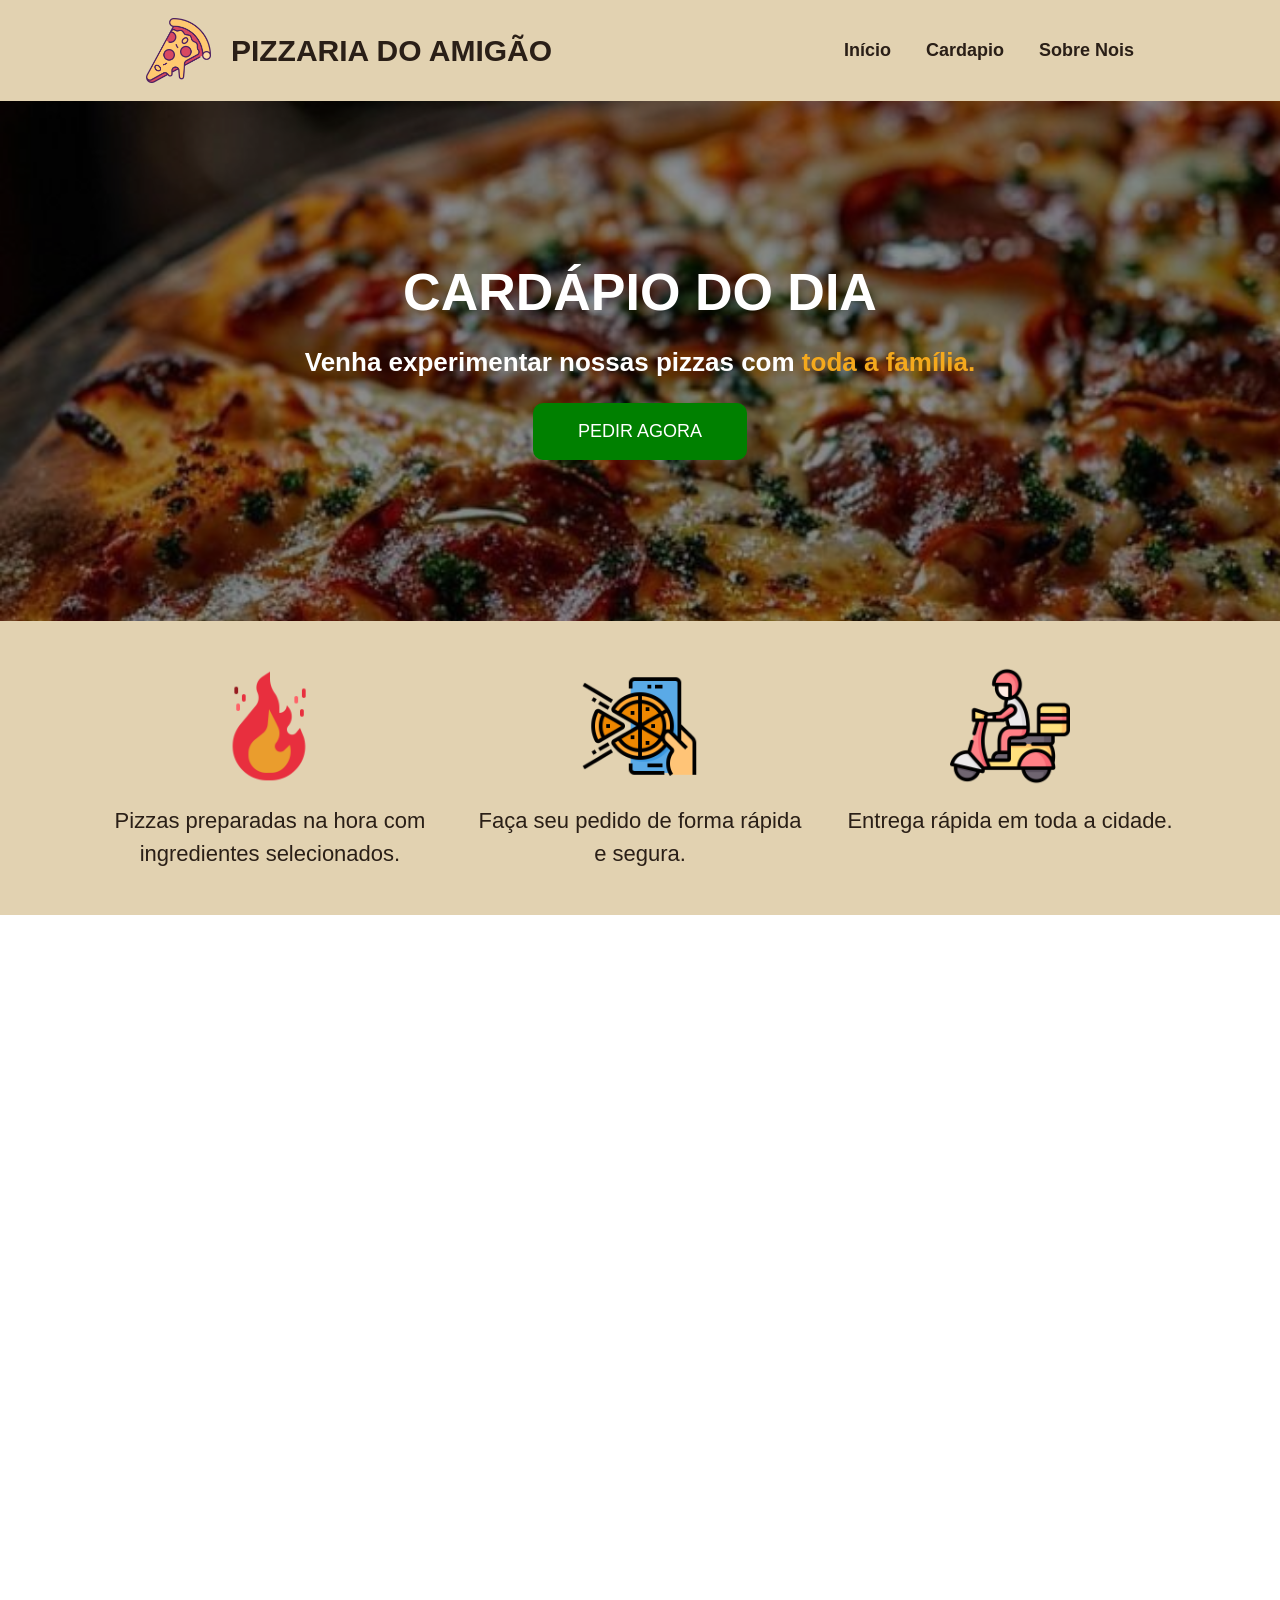
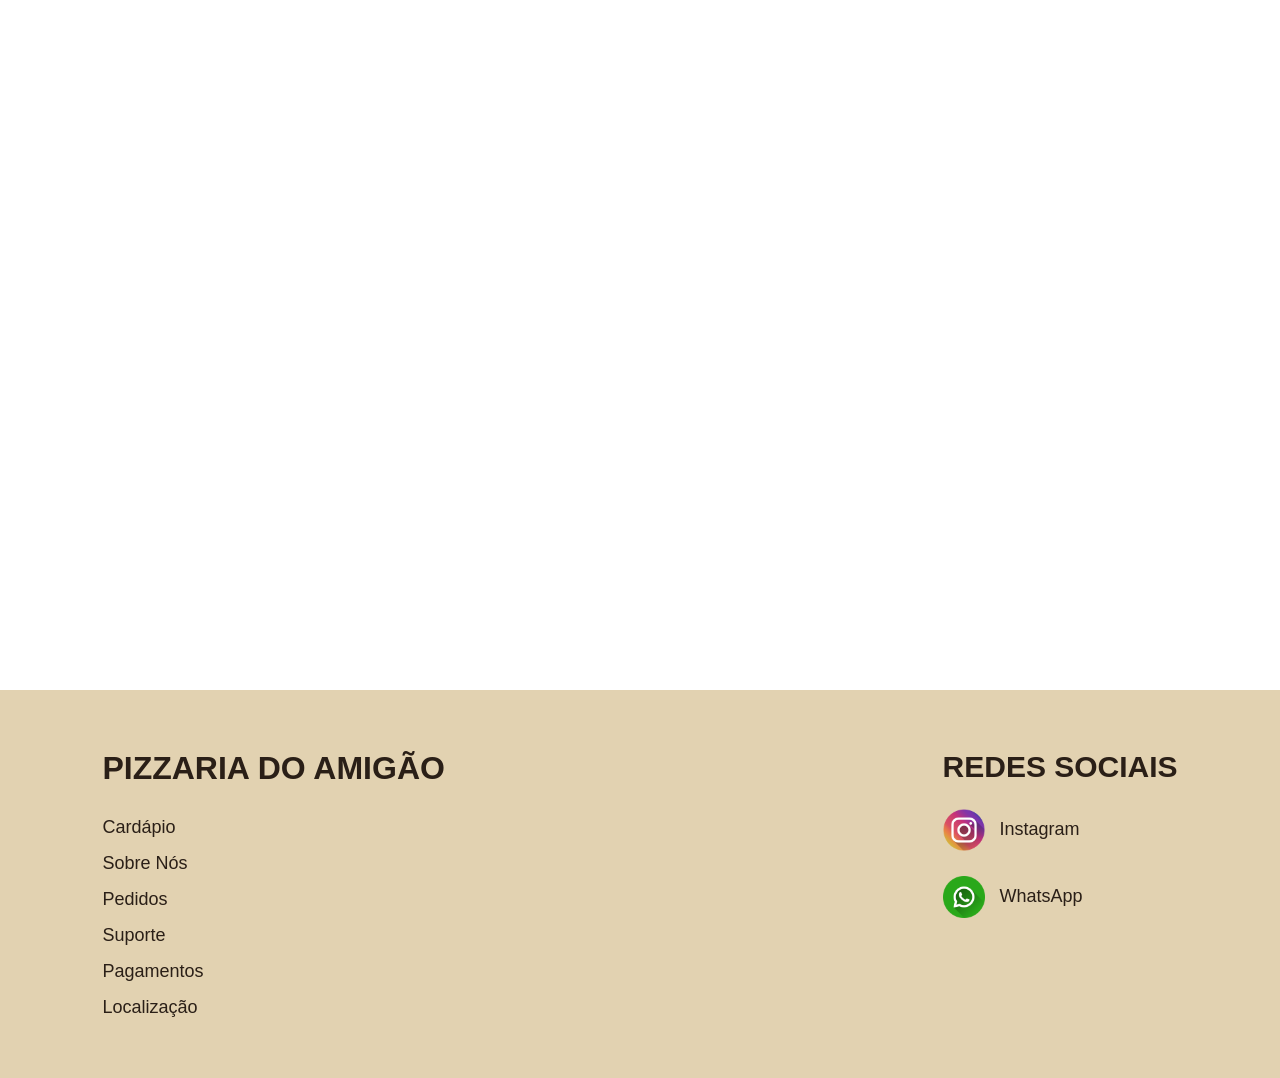
==== commit 73eeb2de: "FINALIZARÇÃO DA PIZZARIA 1.0" ====
--- a/css/paginaPrincipal.css
+++ b/css/paginaPrincipal.css
@@ -2,24 +2,24 @@
    RESET
 =========================================== */
 
-*{
+* {
     margin: 0;
     padding: 0;
     box-sizing: border-box;
 }
 
-html{
+html {
     scroll-behavior: smooth;
 }
 
-body{
+body {
     font-family: Arial, Helvetica, sans-serif;
     background: #ffffff;
     color: #2A1F17;
     overflow-x: hidden;
 }
 
-p{
+p {
     cursor: default;
 }
 
@@ -27,7 +27,7 @@
    HEADER
 =========================================== */
 
-header{
+header {
     position: sticky;
     top: 0;
     z-index: 999;
@@ -36,256 +36,267 @@
     justify-content: space-around;
     align-items: center;
     padding: 18px 0;
-    box-shadow: 0 3px 12px rgba(0,0,0,.15);
-}
-
-.direta{
+    box-shadow: 0 3px 12px rgba(0, 0, 0, .15);
+}
+
+.direta {
     display: flex;
     align-items: center;
     gap: 20px;
 }
 
-.direta img{
+.direta img {
     width: 65px;
 }
 
-.logo{
-    color:#2A1F17;
-    font-size:30px;
-}
-
-nav{
-    display:flex;
-    gap:35px;
-}
-
-nav a{
-    position:relative;
-    text-decoration:none;
-    color:#2A1F17;
-    font-size:18px;
-    font-weight:600;
-    transition:.3s;
-}
-
-nav a:hover{
-    color:#008000;
-}
-
-nav a::after{
-    content:"";
-    position:absolute;
-    left:0;
-    bottom:-8px;
-    width:0;
-    height:3px;
-    background:#008000;
-    transition:.3s;
-}
-
-nav a:hover::after{
-    width:100%;
+.logo {
+    color: #2A1F17;
+    font-size: 30px;
+}
+
+nav {
+    display: flex;
+    gap: 35px;
+}
+
+nav a {
+    position: relative;
+    text-decoration: none;
+    color: #2A1F17;
+    font-size: 18px;
+    font-weight: 600;
+    transition: .3s;
+}
+
+.navegacao>a {
+    font-size: 15px;
+    font-weight: 700;
+
+    color: #30251f;
+
+    transition:
+        color 0.2s ease,
+        transform 0.2s ease;
+}
+
+
+.navegacao>a {
+    font-size: 15px;
+    font-weight: 700;
+
+    color: #30251f;
+
+    transition:
+        color 0.2s ease,
+        transform 0.2s ease;
+}
+
+
+.navegacao>a:hover {
+    color: #8b1e1e;
+
+    transform: translateY(-2px);
 }
 
 /* ===========================================
    BANNER
 =========================================== */
 
-.banner{
-    position:relative;
-    width:100%;
-    height:520px;
-    background:url("/img/pizza do banner.jpg")
-    center center/cover no-repeat;
-    display:flex;
-    flex-direction:column;
-    justify-content:center;
-    align-items:center;
-    gap:25px;
-    overflow:hidden;
-}
-
-.banner::before{
-    content:"";
-    position:absolute;
-    inset:0;
-    background:rgba(0,0,0,.45);
-}
-
-.banner h3, .banner h4, .banner button{
-    position:relative;
-    z-index:2;
-}
-
-.banner h3{
-    color:white;
-    font-size:52px;
-}
-
-.banner h4{
-    color:white;
-    font-size:26px;
-}
-
-.banner span{
-    color:#f4a91d;
-}
-
-.pedidos{
-    background:#008000;
-    color:white;
-    border:none;
-    padding:18px 45px;
-    border-radius:10px;
-    cursor:pointer;
-    font-size:18px;
-    transition:.3s;
-}
-
-.pedidos:hover{
-    transform:scale(1.08);
-    background:#026602;
+.banner {
+    position: relative;
+    width: 100%;
+    height: 520px;
+    background: url("/img/pizza do banner.jpg") center center/cover no-repeat;
+    display: flex;
+    flex-direction: column;
+    justify-content: center;
+    align-items: center;
+    gap: 25px;
+    overflow: hidden;
+}
+
+.banner::before {
+    content: "";
+    position: absolute;
+    inset: 0;
+    background: rgba(0, 0, 0, .45);
+}
+
+.banner h3,
+.banner h4,
+.banner button {
+    position: relative;
+    z-index: 2;
+}
+
+.banner h3 {
+    color: white;
+    font-size: 52px;
+}
+
+.banner h4 {
+    color: white;
+    font-size: 26px;
+}
+
+.banner span {
+    color: #f4a91d;
+}
+
+.pedidos {
+    background: #008000;
+    color: white;
+    border: none;
+    padding: 18px 45px;
+    border-radius: 10px;
+    cursor: pointer;
+    font-size: 18px;
+    transition: .3s;
+}
+
+.pedidos:hover {
+    transform: scale(1.08);
+    background: #026602;
 }
 
 /* ===========================================
    DESCRIÇÃO
 =========================================== */
 
-.descricao{
-    display:grid;
-    grid-template-columns:repeat(3,1fr);
-    gap:35px;
-    padding:45px 8%;
-    background:#e2d2b1;
-}
-
-.gridDescricao{
-    display:flex;
-    flex-direction:column;
-    align-items:center;
-    text-align:center;
-    gap:18px;
-}
-
-.gridDescricao p{
-    font-size:22px;
-    line-height:1.5;
-}
-
-.gridImagem{
-    width:120px;
-    transition:.3s;
-}
-
-.gridDescricao:hover .gridImagem{
-    transform:rotate(-8deg) scale(1.08);
+.descricao {
+    display: grid;
+    grid-template-columns: repeat(3, 1fr);
+    gap: 35px;
+    padding: 45px 8%;
+    background: #e2d2b1;
+}
+
+.gridDescricao {
+    display: flex;
+    flex-direction: column;
+    align-items: center;
+    text-align: center;
+    gap: 18px;
+}
+
+.gridDescricao p {
+    font-size: 22px;
+    line-height: 1.5;
+}
+
+.gridImagem {
+    width: 120px;
+    transition: .3s;
+}
+
+.gridDescricao:hover .gridImagem {
+    transform: rotate(-8deg) scale(1.08);
 }
 
 /* ===========================================
    TÍTULO
 =========================================== */
 
-.logo2{
-    margin:60px 8%;
-    font-size:58px;
-    border-left:6px solid #2A1F17;
-    padding-left:20px;
+.logo2 {
+    margin: 60px 8%;
+    font-size: 58px;
+    border-left: 6px solid #2A1F17;
+    padding-left: 20px;
 }
 
 /* ===========================================
    GRID DOS PRODUTOS
 =========================================== */
 
-.descricaoProduto{
-    display:grid;
-    grid-template-columns:repeat(auto-fit,minmax(300px,1fr));
-    gap:35px;
-    padding:0 8% 80px;
+.descricaoProduto {
+    display: grid;
+    grid-template-columns: repeat(auto-fit, minmax(300px, 1fr));
+    gap: 35px;
+    padding: 0 8% 80px;
 }
 
 /* ===========================================
    CARD
 =========================================== */
 
-.gridProduto{
-    background:white;
-    border-radius:22px;
-    overflow:hidden;
-    box-shadow:0 10px 25px rgba(0,0,0,.15);
+.gridProduto {
+    background: white;
+    border-radius: 22px;
+    overflow: hidden;
+    box-shadow: 0 10px 25px rgba(0, 0, 0, .15);
     transition:
         transform .35s,
         box-shadow .35s;
 }
 
-.gridProduto:hover{
+.gridProduto:hover {
     transform:
-        translateY(-10px)
-        scale(1.02);
+        translateY(-10px) scale(1.02);
     box-shadow:
-        0 22px 45px rgba(0,0,0,.25);
+        0 22px 45px rgba(0, 0, 0, .25);
 }
 
 /* ===========================================
    IMAGEM
 =========================================== */
 
-.imagem{
-
-    overflow:hidden;
-
-}
-
-.imagem img{
-
-    width:100%;
-    height:290px;
-    display:block;
-    object-fit:cover;
-    transition:transform .5s;
-}
-
-.gridProduto:hover img{
-    transform:scale(1.08);
+.imagem {
+
+    overflow: hidden;
+
+}
+
+.imagem img {
+
+    width: 100%;
+    height: 290px;
+    display: block;
+    object-fit: cover;
+    transition: transform .5s;
+}
+
+.gridProduto:hover img {
+    transform: scale(1.08);
 }
 
 /* ===========================================
    CONTEÚDO
 =========================================== */
 
-.conteudo{
-    padding:28px;
-    display:flex;
-    flex-direction:column;
-    gap:15px;
-    text-align:center;
-}
-
-.conteudo h3{
-    font-size:28px;
-    color:#2A1F17;
-}
-
-.conteudo p{
-    color:#666;
-    line-height:1.6;
-    font-size:17px;
-}
-
-.preco{
-    font-size:30px;
-    color:#008000;
-    font-weight:bold;
+.conteudo {
+    padding: 28px;
+    display: flex;
+    flex-direction: column;
+    gap: 15px;
+    text-align: center;
+}
+
+.conteudo h3 {
+    font-size: 28px;
+    color: #2A1F17;
+}
+
+.conteudo p {
+    color: #666;
+    line-height: 1.6;
+    font-size: 17px;
+}
+
+.preco {
+    font-size: 30px;
+    color: #008000;
+    font-weight: bold;
 }
 
 /* ===========================================
    FOOTER
 =========================================== */
 
-footer{
+footer {
     margin-top: 80px;
 }
 
-.conteudoFooter{
+.conteudoFooter {
     background: #e2d2b1;
     display: flex;
     justify-content: space-between;
@@ -294,24 +305,24 @@
     padding: 60px 8%;
 }
 
-.esquerdaF{
+.esquerdaF {
     display: flex;
     flex-direction: column;
     gap: 30px;
 }
 
-.esquerdaF h2{
+.esquerdaF h2 {
     color: #2A1F17;
     font-size: 32px;
 }
 
-.links{
+.links {
     display: flex;
     flex-direction: column;
     gap: 15px;
 }
 
-.links a{
+.links a {
     text-decoration: none;
     color: #2A1F17;
     font-size: 18px;
@@ -319,23 +330,23 @@
     margin: 0;
 }
 
-.links a:hover{
+.links a:hover {
     color: #008000;
     transform: translateX(8px);
 }
 
-.diretaF{
+.diretaF {
     display: flex;
     flex-direction: column;
     gap: 25px;
 }
 
-.diretaF h3{
+.diretaF h3 {
     color: #2A1F17;
     font-size: 30px;
 }
 
-.icones{
+.icones {
     display: flex;
     align-items: center;
     gap: 15px;
@@ -343,17 +354,17 @@
     cursor: pointer;
 }
 
-.icones:hover{
+.icones:hover {
     transform: translateX(10px);
 }
 
-.icone{
+.icone {
     width: 42px;
     height: 42px;
     object-fit: contain;
 }
 
-.icones p{
+.icones p {
     font-size: 18px;
 }
 
@@ -361,7 +372,7 @@
    ANIMAÇÃO AO ROLAR
 =========================================== */
 
-.animar{
+.animar {
     opacity: 0;
     transform: translateY(70px);
     transition:
@@ -369,7 +380,7 @@
         transform .8s ease;
 }
 
-.animar.mostrar{
+.animar.mostrar {
     opacity: 1;
     transform: translateY(0);
 }
@@ -378,14 +389,14 @@
    KEYFRAMES
 =========================================== */
 
-@keyframes subir{
-
-    from{
+@keyframes subir {
+
+    from {
         opacity: 0;
         transform: translateY(80px);
     }
 
-    to{
+    to {
         opacity: 1;
         transform: translateY(0);
     }
@@ -396,77 +407,77 @@
    RESPONSIVIDADE
 =========================================== */
 
-@media(max-width:1100px){
-
-    .descricaoProduto{
-        grid-template-columns: repeat(2,1fr);
-    }
-
-}
-
-@media(max-width:900px){
-
-    header{
+@media(max-width:1100px) {
+
+    .descricaoProduto {
+        grid-template-columns: repeat(2, 1fr);
+    }
+
+}
+
+@media(max-width:900px) {
+
+    header {
         flex-direction: column;
         gap: 20px;
         padding: 20px;
     }
 
-    nav{
+    nav {
         flex-wrap: wrap;
         justify-content: center;
     }
 
-    .descricao{
+    .descricao {
         grid-template-columns: 1fr;
     }
 
-    .descricaoProduto{
+    .descricaoProduto {
         grid-template-columns: 1fr;
         padding: 40px;
     }
 
-    .logo2{
+    .logo2 {
         margin: 50px 40px;
         font-size: 42px;
     }
 
-    .conteudoFooter{
+    .conteudoFooter {
         flex-direction: column;
         gap: 40px;
     }
 
 }
 
-@media(max-width:600px){
-
-    .banner{
+@media(max-width:600px) {
+
+    .banner {
         height: 420px;
         text-align: center;
         padding: 20px;
     }
 
-    .banner h3{
+    .banner h3 {
         font-size: 34px;
     }
 
-    .banner h4{
+    .banner h4 {
         font-size: 20px;
     }
 
-    .pedidos{
+    .pedidos {
         width: 100%;
         max-width: 280px;
     }
 
-    .cookies{
+    .cookies {
         width: calc(100% - 30px);
         right: 15px;
         left: 15px;
         bottom: 15px;
     }
 
-    .logo{
+    .logo {
         font-size: 24px;
     }
 
--- a/style.css
+++ b/style.css
@@ -1,231 +1,473 @@
+/* ===========================================
+   RESET
+=========================================== */
+
 *{
+    margin: 0;
     padding: 0;
-    margin: 0;
     box-sizing: border-box;
 }
 
+html{
+    scroll-behavior: smooth;
+}
+
 body{
-    overflow-y: auto;
-}
-
-/* LOGO */
+    font-family: Arial, Helvetica, sans-serif;
+    background: #ffffff;
+    color: #2A1F17;
+    overflow-x: hidden;
+}
+
+p{
+    cursor: default;
+}
+
+/* ===========================================
+   HEADER
+=========================================== */
+
+header{
+    position: sticky;
+    top: 0;
+    z-index: 999;
+    background: #e2d2b1;
+    display: flex;
+    justify-content: space-around;
+    align-items: center;
+    padding: 18px 0;
+    box-shadow: 0 3px 12px rgba(0,0,0,.15);
+}
+
 .direta{
     display: flex;
-    align-items: center;
-    padding: 20px;
-    gap: 20px;
-}
-
-.logo{
-    color: black;
-}
-
-.direta img{
-    width: 60px;
-}
-
-/* HEADER */
-header{
-    background-color: #e2d2b1;
-    display: flex;
-    align-items: center;
-    justify-content: space-around;
-}
-
-a{
-    text-decoration: none;
-    color: black;
-    margin: 50px;
-    cursor: pointer;
-}
-
-a:hover{
-    border-bottom: 3px solid black; 
-}
-
-/* BANNER */
-
-.banner{
-    position: relative;
-    width: 100%;
-    height: 500px;
-    background: url("img/pizza do banner.jpg") no-repeat center center;
-    background-size: cover;
-    display: flex;
-    flex-direction: column;
-    justify-content: center;
     align-items: center;
     gap: 20px;
 }
 
+.direta img{
+    width: 65px;
+}
+
+.logo{
+    color:#2A1F17;
+    font-size:30px;
+}
+
+nav{
+    display:flex;
+    gap:35px;
+}
+
+nav a{
+    position:relative;
+    text-decoration:none;
+    color:#2A1F17;
+    font-size:18px;
+    font-weight:600;
+    transition:.3s;
+}
+
+nav a:hover{
+    color:#008000;
+}
+
+nav a::after{
+    content:"";
+    position:absolute;
+    left:0;
+    bottom:-8px;
+    width:0;
+    height:3px;
+    background:#008000;
+    transition:.3s;
+}
+
+nav a:hover::after{
+    width:100%;
+}
+
+/* ===========================================
+   BANNER
+=========================================== */
+
+.banner{
+    position:relative;
+    width:100%;
+    height:520px;
+    background:url("img/pizza do banner.jpg")
+    center center/cover no-repeat;
+    display:flex;
+    flex-direction:column;
+    justify-content:center;
+    align-items:center;
+    gap:25px;
+    overflow:hidden;
+}
+
 .banner::before{
-    content: "";
-    position: absolute;
-    inset: 0;
-    background-color: rgba(0,0,0,0.45);
+    content:"";
+    position:absolute;
+    inset:0;
+    background:rgba(0,0,0,.45);
+}
+
+.banner h3, .banner h4, .banner button{
+    position:relative;
+    z-index:2;
 }
 
 .banner h3{
-    position: relative;
-    z-index: 1;
-    color: white;
-    font-size: 42px;
+    color:white;
+    font-size:52px;
 }
 
 .banner h4{
-    position: relative;
-    z-index: 1;
-    color: white;
-    font-size: 24px;
-}
-
-span{
-    color: rgb(244,169,29);
-}
-
-.banner .pedidos{
-    position: relative;
-    z-index: 1;
-    background: rgb(2,146,2);
-    color: white;
-    border: none;
-    padding: 18px 45px;
+    color:white;
+    font-size:26px;
+}
+
+.banner span{
+    color:#f4a91d;
+}
+
+.pedidos{
+    background:#008000;
+    color:white;
+    border:none;
+    padding:18px 45px;
+    border-radius:10px;
+    cursor:pointer;
+    font-size:18px;
+    transition:.3s;
+}
+
+.pedidos:hover{
+    transform:scale(1.08);
+    background:#026602;
+}
+
+/* ===========================================
+   DESCRIÇÃO
+=========================================== */
+
+.descricao{
+    display:grid;
+    grid-template-columns:repeat(3,1fr);
+    gap:35px;
+    padding:45px 8%;
+    background:#e2d2b1;
+}
+
+.gridDescricao{
+    display:flex;
+    flex-direction:column;
+    align-items:center;
+    text-align:center;
+    gap:18px;
+}
+
+.gridDescricao p{
+    font-size:22px;
+    line-height:1.5;
+}
+
+.gridImagem{
+    width:120px;
+    transition:.3s;
+}
+
+.gridDescricao:hover .gridImagem{
+    transform:rotate(-8deg) scale(1.08);
+}
+
+/* ===========================================
+   TÍTULO
+=========================================== */
+
+.logo2{
+    margin:60px 8%;
+    font-size:58px;
+    border-left:6px solid #2A1F17;
+    padding-left:20px;
+}
+
+/* ===========================================
+   GRID DOS PRODUTOS
+=========================================== */
+
+.descricaoProduto{
+    display:grid;
+    grid-template-columns:repeat(auto-fit,minmax(300px,1fr));
+    gap:35px;
+    padding:0 8% 80px;
+}
+
+/* ===========================================
+   CARD
+=========================================== */
+
+.gridProduto{
+    background:white;
+    border-radius:22px;
+    overflow:hidden;
+    box-shadow:0 10px 25px rgba(0,0,0,.15);
+    transition:
+        transform .35s,
+        box-shadow .35s;
+}
+
+.gridProduto:hover{
+    transform:
+        translateY(-10px)
+        scale(1.02);
+    box-shadow:
+        0 22px 45px rgba(0,0,0,.25);
+}
+
+/* ===========================================
+   IMAGEM
+=========================================== */
+
+.imagem{
+
+    overflow:hidden;
+
+}
+
+.imagem img{
+
+    width:100%;
+    height:290px;
+    display:block;
+    object-fit:cover;
+    transition:transform .5s;
+}
+
+.gridProduto:hover img{
+    transform:scale(1.08);
+}
+
+/* ===========================================
+   CONTEÚDO
+=========================================== */
+
+.conteudo{
+    padding:28px;
+    display:flex;
+    flex-direction:column;
+    gap:15px;
+    text-align:center;
+}
+
+.conteudo h3{
+    font-size:28px;
+    color:#2A1F17;
+}
+
+.conteudo p{
+    color:#666;
+    line-height:1.6;
+    font-size:17px;
+}
+
+.preco{
+    font-size:30px;
+    color:#008000;
+    font-weight:bold;
+}
+
+/* ===========================================
+   FOOTER
+=========================================== */
+
+footer{
+    margin-top: 80px;
+}
+
+.conteudoFooter{
+    background: #e2d2b1;
+    display: flex;
+    justify-content: space-between;
+    align-items: flex-start;
+    gap: 80px;
+    padding: 60px 8%;
+}
+
+.esquerdaF{
+    display: flex;
+    flex-direction: column;
+    gap: 30px;
+}
+
+.esquerdaF h2{
+    color: #2A1F17;
+    font-size: 32px;
+}
+
+.links{
+    display: flex;
+    flex-direction: column;
+    gap: 15px;
+}
+
+.links a{
+    text-decoration: none;
+    color: #2A1F17;
     font-size: 18px;
-    border-radius: 8px;
-    cursor: pointer
-}
-
-.banner .pedidos:hover{
-    background: rgb(1,110,1);
-    transform: scale(1.05);
-}
-
-/* DESCRIÇÃO */
-
-.descricao{
-    display: grid;
-    grid-template-columns: repeat(3,1fr);
-    background: #e2d2b1;
-    padding: 30px;
-    gap: 20px;
-}
-
-.gridDescricao{
+    transition: .3s;
+    margin: 0;
+}
+
+.links a:hover{
+    color: #008000;
+    transform: translateX(8px);
+}
+
+.diretaF{
     display: flex;
     flex-direction: column;
+    gap: 25px;
+}
+
+.diretaF h3{
+    color: #2A1F17;
+    font-size: 30px;
+}
+
+.icones{
+    display: flex;
     align-items: center;
-    text-align: center;
-    gap: 10px;
-    font-size: 22px;
-}
-
-.gridImagem{
-    width: 100%;
-    max-width: 150px;
-}
-
-/* PRODUTO */
-
-.logo2{
-    margin: 40px 120px;
-    font-size: 60px;
-    border-left: 5px solid black;
-    padding-left: 20px;
-}
-
-.descricaoProduto{
-    display: grid;
-    grid-template-columns: repeat(3,1fr);
-    gap: 40px;
-    padding: 0 120px 80px;
-}
-
-/*TAMANHO DO CARD DO CARDAPIO*/
-.gridProduto{
-    border-radius: 20px;
-    overflow: hidden; /* Impede a imagem de sair do card */
-
-    box-shadow: 0 8px 20px rgba(0,0,0,.15);
-
-    display: flex;
-    flex-direction: column;
-
-    cursor: default;
-
-    width: 80%;
-}
-
-/* Área da imagem */
-
-.gridProduto .imagem{
-    overflow: hidden;
-}
-
-/* Imagem */
-
-.gridProduto img{
-    width: 100%;
-    height: 260px;
-
-    object-fit: cover;
-
-    transition: transform .5s ease;
-}
-
-/* Zoom da imagem */
-
-.gridProduto:hover img{
-    transform: scale(1.12);
-}
-
-/* Conteúdo */
-
-.conteudo{
-    padding: 25px;
-    display: flex;
-    flex-direction: column;
-    gap: 20px;
-    text-align: center;
-}
-
-.conteudo h3{
-    font-size: 28px;
-    color: #2A1F17;
-}
-
-
-
-
-
-
-
-
-.conteudoFooter{
-    display: flex;
-    justify-content: space-between;
-    align-items: center;
-    background-color: #e2d2b1;
-    padding: 20px;
-}
-
-.esquerdaF{
-    margin: 20px;
-    font-weight: 600;
-    font-size: 24px;
-}
-
-.diretaF{
-    margin: 20px;
-    font-size: 20px;
-}
+    gap: 15px;
+    transition: .3s;
+    cursor: pointer;
+}
+
+.icones:hover{
+    transform: translateX(10px);
+}
+
+.icone{
+    width: 42px;
+    height: 42px;
+    object-fit: contain;
+}
+
+.icones p{
+    font-size: 18px;
+}
+
+/* ===========================================
+   ANIMAÇÃO AO ROLAR
+=========================================== */
 
 .animar{
     opacity: 0;
     transform: translateY(70px);
-    transition: .8s ease;
+    transition:
+        opacity .8s ease,
+        transform .8s ease;
 }
 
 .animar.mostrar{
     opacity: 1;
     transform: translateY(0);
+}
+
+/* ===========================================
+   KEYFRAMES
+=========================================== */
+
+@keyframes subir{
+
+    from{
+        opacity: 0;
+        transform: translateY(80px);
+    }
+
+    to{
+        opacity: 1;
+        transform: translateY(0);
+    }
+
+}
+
+/* ===========================================
+   RESPONSIVIDADE
+=========================================== */
+
+@media(max-width:1100px){
+
+    .descricaoProduto{
+        grid-template-columns: repeat(2,1fr);
+    }
+
+}
+
+@media(max-width:900px){
+
+    header{
+        flex-direction: column;
+        gap: 20px;
+        padding: 20px;
+    }
+
+    nav{
+        flex-wrap: wrap;
+        justify-content: center;
+    }
+
+    .descricao{
+        grid-template-columns: 1fr;
+    }
+
+    .descricaoProduto{
+        grid-template-columns: 1fr;
+        padding: 40px;
+    }
+
+    .logo2{
+        margin: 50px 40px;
+        font-size: 42px;
+    }
+
+    .conteudoFooter{
+        flex-direction: column;
+        gap: 40px;
+    }
+
+}
+
+@media(max-width:600px){
+
+    .banner{
+        height: 420px;
+        text-align: center;
+        padding: 20px;
+    }
+
+    .banner h3{
+        font-size: 34px;
+    }
+
+    .banner h4{
+        font-size: 20px;
+    }
+
+    .pedidos{
+        width: 100%;
+        max-width: 280px;
+    }
+
+    .cookies{
+        width: calc(100% - 30px);
+        right: 15px;
+        left: 15px;
+        bottom: 15px;
+    }
+
+    .logo{
+        font-size: 24px;
+    }
+
 }
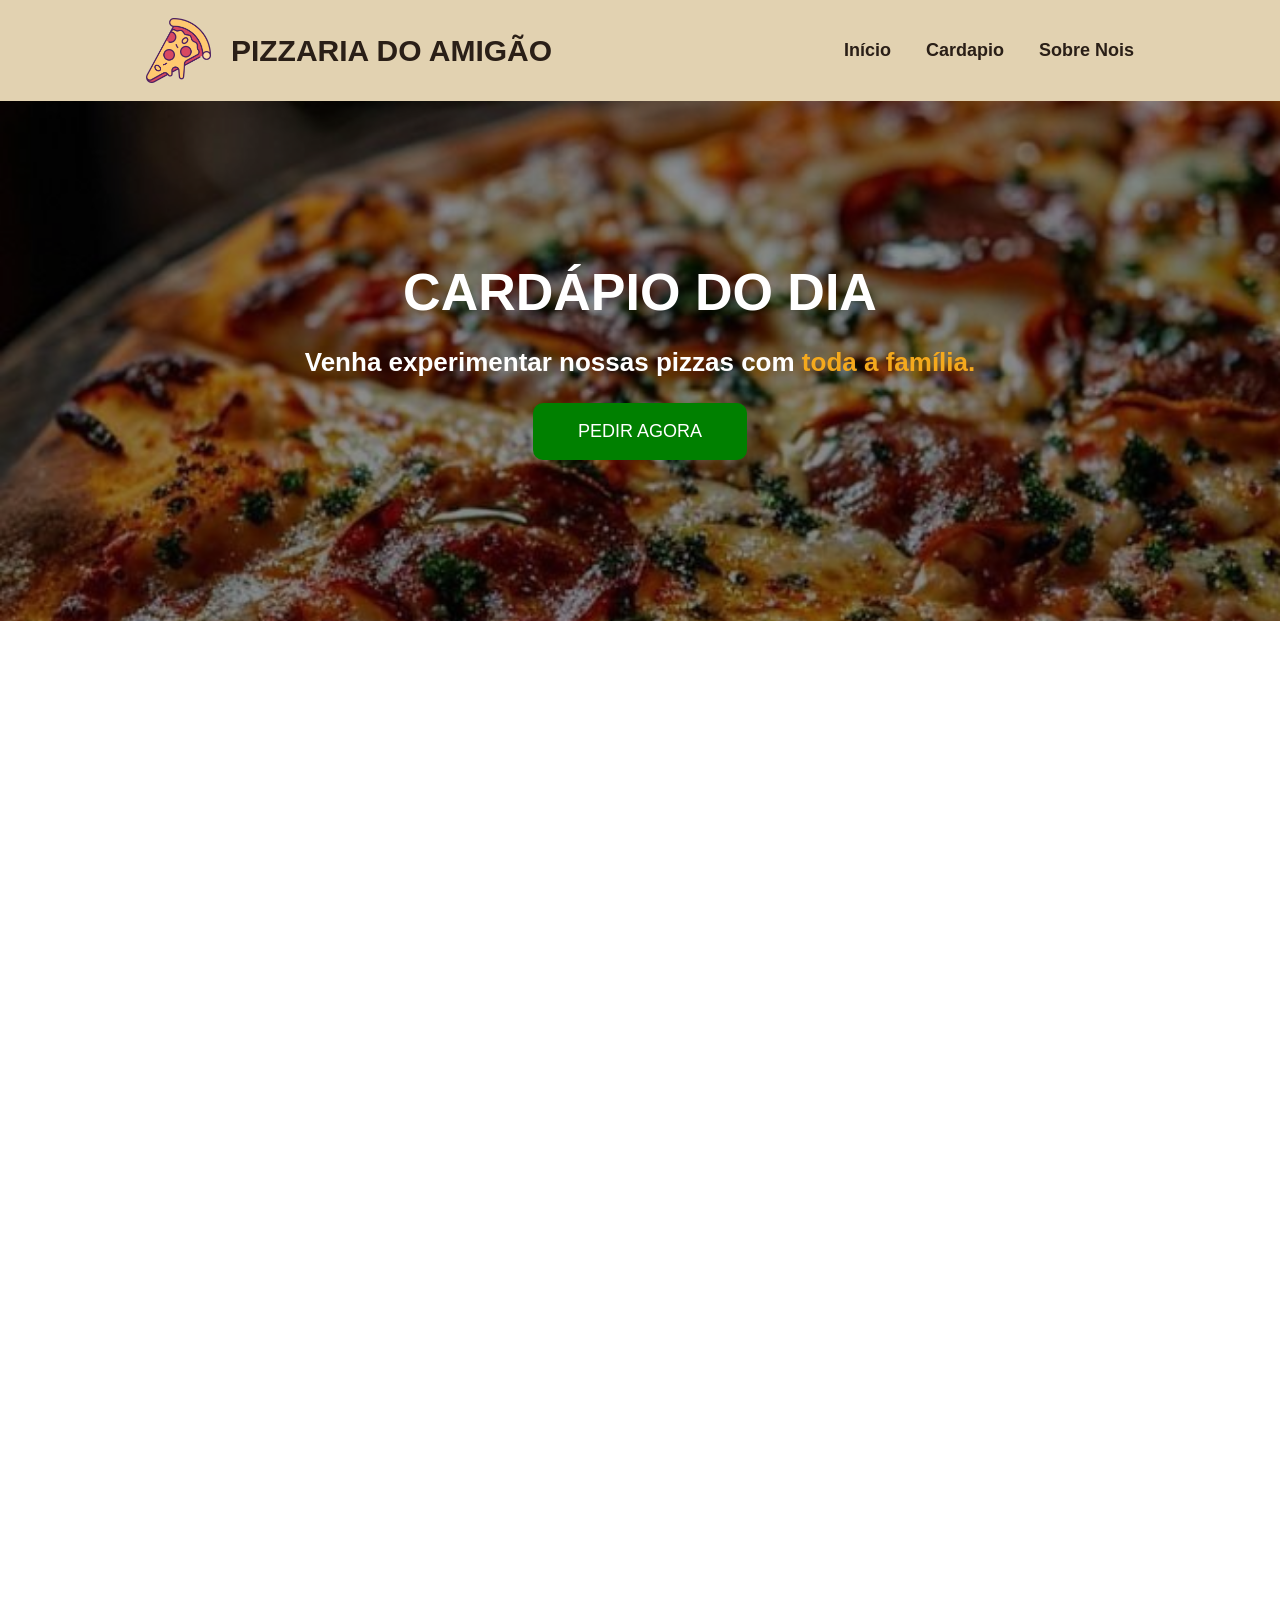
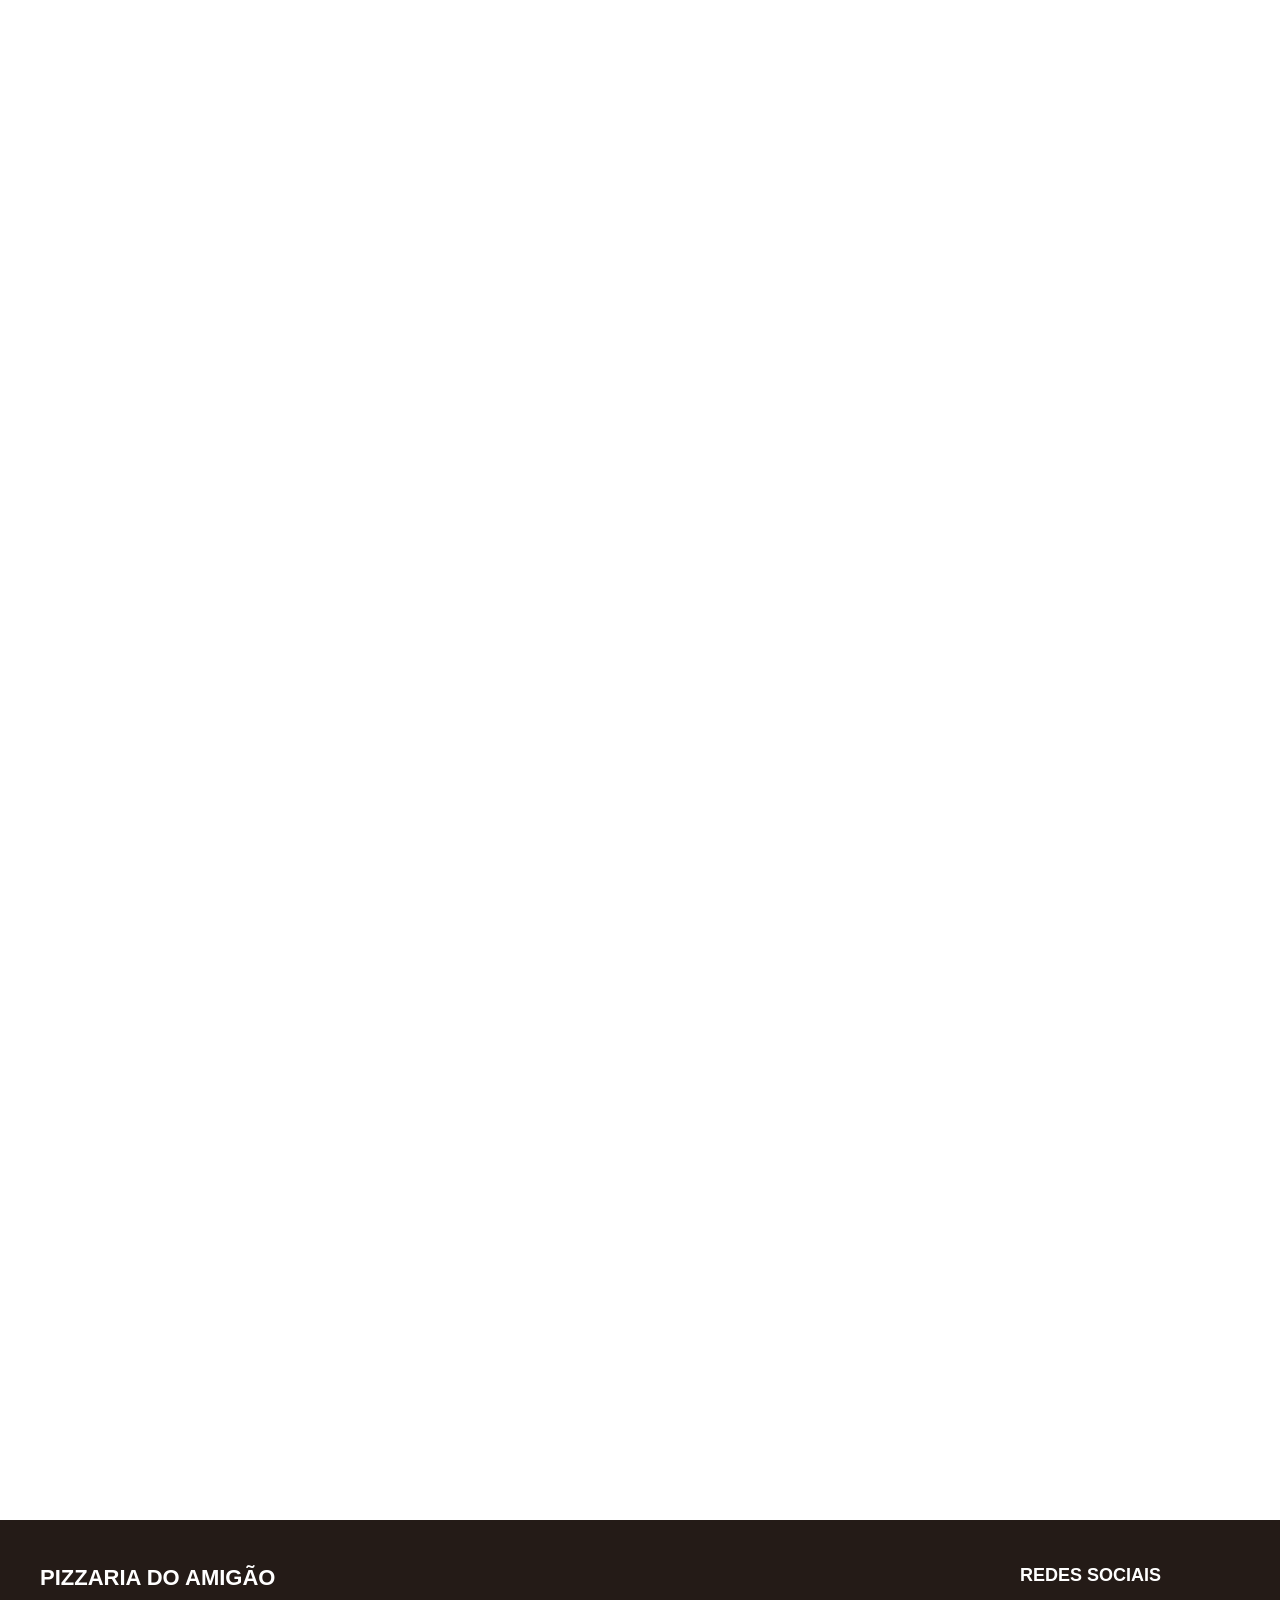
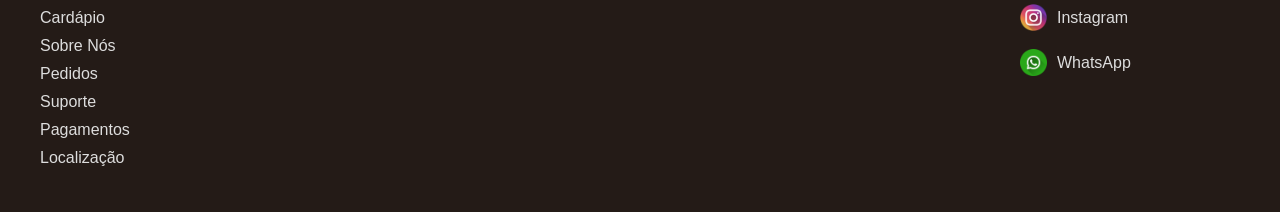
==== commit 668a627a: "FINALIZACAO 1.2 PIZZARIA" ====
--- a/index.html
+++ b/index.html
@@ -25,7 +25,7 @@
         <nav>
 
             <a href="/html/paginaPrincipal.html">Início</a>
-            
+
             <a href="/html/principalPagina/cardapio.html">Cardapio</a>
 
             <!--<a href="/html/cardapio.html">Cardápio</a> -->
@@ -61,8 +61,8 @@
 
             <img src="/img/iconeFogo.png" class="gridImagem">
 
-            <p>
-                Pizzas preparadas na hora com ingredientes selecionados.
+            <p class="descritions">
+                Do nosso forno para sua mesa! Pizzas assadas na hora, com muito sabor e aquele gostinho especial.
             </p>
 
         </div>
@@ -71,8 +71,9 @@
 
             <img src="/img/pedidos.png" class="gridImagem">
 
-            <p>
-                Faça seu pedido de forma rápida e segura.
+            <p class="descritions">
+                Faça seu pedido pelo nosso aplicativo de forma rápida, fácil e segura, escolhendo seus sabores
+                favoritos.
             </p>
 
         </div>
@@ -81,8 +82,8 @@
 
             <img src="/img/entrega.png" class="gridImagem">
 
-            <p>
-                Entrega rápida em toda a cidade.
+            <p class="descritions">
+                Pedimos, preparamos e entregamos! Receba sua pizza quentinha e deliciosa no conforto da sua casa.
             </p>
 
         </div>
@@ -104,7 +105,7 @@
             <div class="gridProduto animar">
 
                 <div class="imagem">
-                    <img src="/img/musarela.png" alt="">
+                    <img src="/img/musarela.png" alt="Pizza de Mussarela">
                 </div>
 
                 <div class="conteudo">
@@ -112,24 +113,18 @@
                     <h3>Pizza de Mussarela</h3>
 
                     <p>
-                        Molho artesanal, mussarela premium,
-                        tomate fresco e orégano.
-                    </p>
-
-                    <span class="preco">
-                        R$ 49,90
-                    </span>
-
-                </div>
-
-            </div>
-
-            <!-- CARD -->
-
-            <div class="gridProduto animar">
-
-                <div class="imagem">
-                    <img src="/img/calabresa.jpg" alt="">
+                        Mussarela, Tomate
+                    </p>
+                </div>
+
+            </div>
+
+            <!-- CARD -->
+
+            <div class="gridProduto animar">
+
+                <div class="imagem">
+                    <img src="/img/calabresa.png" alt="">
                 </div>
 
                 <div class="conteudo">
@@ -137,13 +132,8 @@
                     <h3>Pizza de Calabresa</h3>
 
                     <p>
-                        Calabresa especial,
-                        cebola e queijo.
-                    </p>
-
-                    <span class="preco">
-                        R$ 52,90
-                    </span>
+                        Mussarela, Calabresa, Cebola
+                    </p>
 
                 </div>
 
@@ -162,24 +152,18 @@
                     <h3>Pizza de Bacon</h3>
 
                     <p>
-                        Bacon crocante,
-                        queijo e molho especial.
-                    </p>
-
-                    <span class="preco">
-                        R$ 56,90
-                    </span>
-
-                </div>
-
-            </div>
-
-            <!-- CARD -->
-
-            <div class="gridProduto animar">
-
-                <div class="imagem">
-                    <img src="/img/toscana.png" alt="">
+                        Bacon, Mussarela
+                    </p>
+                </div>
+
+            </div>
+
+            <!-- CARD -->
+
+            <div class="gridProduto animar">
+
+                <div class="imagem">
+                    <img src="/img/toscana2.png" alt="">
                 </div>
 
                 <div class="conteudo">
@@ -187,13 +171,9 @@
                     <h3>Pizza Toscana</h3>
 
                     <p>
-                        Linguiça toscana,
-                        queijo e cebola.
-                    </p>
-
-                    <span class="preco">
-                        R$ 59,90
-                    </span>
+                        Mussarela, Presunto,
+                        Calabresa e Cebola
+                    </p>
 
                 </div>
 
@@ -209,15 +189,12 @@
 
                 <div class="conteudo">
 
-                    <h3>Pizza Especial</h3>
-
-                    <p>
-                        Nossa receita exclusiva da casa.
-                    </p>
-
-                    <span class="preco">
-                        R$ 64,90
-                    </span>
+                    <h3>Pizza Surpresa</h3>
+
+                    <p>
+                        Milho, Requeijão Cremoso,
+                        Bacon, Mussarela
+                    </p>
 
                 </div>
 
@@ -236,13 +213,93 @@
                     <h3>Pizza Portuguesa</h3>
 
                     <p>
-                        Presunto, ovos, cebola,
-                        tomate e azeitonas.
-                    </p>
-
-                    <span class="preco">
-                        R$ 61,90
-                    </span>
+                        Presunto, Ovo, Cebola,
+                        Mussarela e Tomate
+                    </p>
+
+                </div>
+
+            </div>
+
+            <!-- CARD -->
+
+            <div class="gridProduto animar">
+
+                <div class="imagem">
+                    <img src="/img/frangoCatupiri.png" alt="">
+                </div>
+
+                <div class="conteudo">
+
+                    <h3>Pizza Frango Com Catupiry</h3>
+
+                    <p>
+                        Frango Desfiado,
+                        Requeijão Cremoso,
+                        Mussarela, Tomate
+                    </p>
+
+                </div>
+
+            </div>
+
+            <!-- CARD -->
+
+            <div class="gridProduto animar">
+
+                <div class="imagem">
+                    <img src="/img/caipira.png" alt="">
+                </div>
+
+                <div class="conteudo">
+
+                    <h3>Pizza Caipira</h3>
+
+                    <p>
+                        Frango Desfiado, Milho,
+                        Bacon, Mussarela, Tomate
+                    </p>
+
+                </div>
+
+            </div>
+
+            <!-- CARD -->
+
+            <div class="gridProduto animar">
+
+                <div class="imagem">
+                    <img src="/img/franbacon.png" alt="">
+                </div>
+
+                <div class="conteudo">
+
+                    <h3>Pizza Franbacon</h3>
+
+                    <p>
+                        Frango Desfiado,
+                        Mussarela, Bacon, Catupiry
+                    </p>
+
+                </div>
+
+            </div>
+
+            <!-- CARD -->
+
+            <div class="gridProduto animar">
+
+                <div class="imagem">
+                    <img src="/img/modaCasa.png" alt="">
+                </div>
+
+                <div class="conteudo">
+
+                    <h3>Pizza ModaCasa</h3>
+
+                    <p>
+                        Frango, Mussarela, Calabresa
+                    </p>
 
                 </div>
 
@@ -252,55 +309,97 @@
 
     </section>
 
-    <!-- ================= FOOTER ================= -->
+    <!-- ==================================================
+         FOOTER
+    ================================================== -->
 
     <footer id="footer">
 
         <div class="conteudoFooter">
 
+
             <div class="esquerdaF">
 
-                <h2>PIZZARIA DO AMIGÃO</h2>
+                <h2>
+                    PIZZARIA DO AMIGÃO
+                </h2>
+
 
                 <div class="links">
 
-                    <a href="#">Cardápio</a>
-
-                    <a href="#">Sobre Nós</a>
-
-                    <a href="#">Pedidos</a>
-
-                    <a href="#">Suporte</a>
-
-                    <a href="#">Pagamentos</a>
-
-                    <a href="#">Localização</a>
-
-                </div>
-
-            </div>
+                    <a href="/html/principalPagina/cardapio.html">
+                        Cardápio
+                    </a>
+
+                    <a href="/html/sobreNois.html">
+                        Sobre Nós
+                    </a>
+
+                    <a href="/html/principalPagina/finalizar.html">
+                        Pedidos
+                    </a>
+
+                    <a href="#">
+                        Suporte
+                    </a>
+
+                    <a href="#">
+                        Pagamentos
+                    </a>
+
+                    <a href="#">
+                        Localização
+                    </a>
+
+                </div>
+
+            </div>
+
+
 
             <div class="diretaF">
 
-                <h3>REDES SOCIAIS</h3>
+                <h3>
+                    REDES SOCIAIS
+                </h3>
+
 
                 <div class="icones">
 
-                    <img src="/img/instagram.png" class="icone">
-
-                    <p>Instagram</p>
-
-                </div>
+                    <img src="/img/instagram.png" class="icone" alt="Instagram">
+
+                    <p>
+
+                        <a href="https://www.instagram.com/pizzaria.do.amigao/" target="_blank" rel="noopener">
+
+                            Instagram
+
+                        </a>
+
+                    </p>
+
+                </div>
+
+
 
                 <div class="icones">
 
-                    <img src="/img/whatsapp.png" class="icone">
-
-                    <p>WhatsApp</p>
-
-                </div>
-
-            </div>
+                    <img src="/img/whatsapp.png" class="icone" alt="WhatsApp">
+
+                    <p>
+
+                        <a href="https://wa.me/558587144716" target="_blank" rel="noopener">
+
+                            WhatsApp
+
+                        </a>
+
+                    </p>
+
+                </div>
+
+            </div>
+
 
         </div>
 
--- a/css/paginaPrincipal.css
+++ b/css/paginaPrincipal.css
@@ -72,23 +72,17 @@
     font-size: 15px;
     font-weight: 700;
 
-    color: #30251f;
+    color: black;
 
     transition:
         color 0.2s ease,
         transform 0.2s ease;
 }
 
-
-.navegacao>a {
-    font-size: 15px;
-    font-weight: 700;
-
-    color: #30251f;
-
-    transition:
-        color 0.2s ease,
-        transform 0.2s ease;
+.navegacao>a:hover {
+    color: #8b1e1e;
+
+    transform: translateY(-2px);
 }
 
 
@@ -288,84 +282,138 @@
     font-weight: bold;
 }
 
-/* ===========================================
+/* =========================================================
    FOOTER
-=========================================== */
+========================================================= */
 
 footer {
-    margin-top: 80px;
+    width: 100%;
+    background: #241b17;
+    color: #ffffff;
+    padding: 45px 30px;
 }
 
 .conteudoFooter {
-    background: #e2d2b1;
+    max-width: 1200px;
+    margin: 0 auto;
+
     display: flex;
     justify-content: space-between;
     align-items: flex-start;
+
     gap: 80px;
-    padding: 60px 8%;
+}
+
+.esquerdaF,
+.diretaF {
+    display: flex;
+    flex-direction: column;
+    gap: 18px;
 }
 
 .esquerdaF {
+    flex: 1;
+}
+
+.diretaF {
+    min-width: 220px;
+}
+
+.esquerdaF h2 {
+    font-size: 22px;
+    color: #ffffff;
+}
+
+.diretaF h3 {
+    font-size: 18px;
+    color: #ffffff;
+}
+
+.links {
     display: flex;
     flex-direction: column;
-    gap: 30px;
-}
-
-.esquerdaF h2 {
-    color: #2A1F17;
-    font-size: 32px;
-}
-
-.links {
-    display: flex;
-    flex-direction: column;
-    gap: 15px;
+    gap: 10px;
 }
 
 .links a {
+    color: #ddd;
     text-decoration: none;
-    color: #2A1F17;
-    font-size: 18px;
-    transition: .3s;
+    font-size: 16px;
+
+    transition:
+        color 0.2s ease,
+        transform 0.2s ease;
+}
+
+.links a:hover {
+    color: #ffffff;
+    transform: translateX(5px);
+}
+
+.icones {
+    display: flex;
+    align-items: center;
+    gap: 10px;
+}
+
+.icones p {
     margin: 0;
 }
 
-.links a:hover {
-    color: #008000;
-    transform: translateX(8px);
-}
-
-.diretaF {
-    display: flex;
-    flex-direction: column;
-    gap: 25px;
-}
-
-.diretaF h3 {
-    color: #2A1F17;
-    font-size: 30px;
-}
-
-.icones {
-    display: flex;
-    align-items: center;
-    gap: 15px;
-    transition: .3s;
-    cursor: pointer;
-}
-
-.icones:hover {
-    transform: translateX(10px);
+.icones a {
+    color: #ddd;
+    text-decoration: none;
+
+    transition: color 0.2s ease;
+}
+
+.icones a:hover {
+    color: #ffffff;
 }
 
 .icone {
-    width: 42px;
-    height: 42px;
+    width: 27px;
+    height: 27px;
     object-fit: contain;
 }
 
-.icones p {
-    font-size: 18px;
+
+/* =========================================================
+   FOOTER RESPONSIVO
+========================================================= */
+
+@media (max-width: 900px) {
+
+    .conteudoFooter {
+        flex-direction: column;
+        align-items: flex-start;
+        gap: 40px;
+    }
+
+    .diretaF {
+        min-width: auto;
+    }
+
+}
+
+@media (max-width: 600px) {
+
+    footer {
+        padding: 35px 20px;
+    }
+
+    .conteudoFooter {
+        gap: 35px;
+    }
+
+    .esquerdaF h2 {
+        font-size: 20px;
+    }
+
+    .diretaF h3 {
+        font-size: 17px;
+    }
+
 }
 
 /* ===========================================
@@ -481,4 +529,8 @@
         font-size: 24px;
     }
 
+}
+
+.descritions {
+    font-weight: 600;
 }
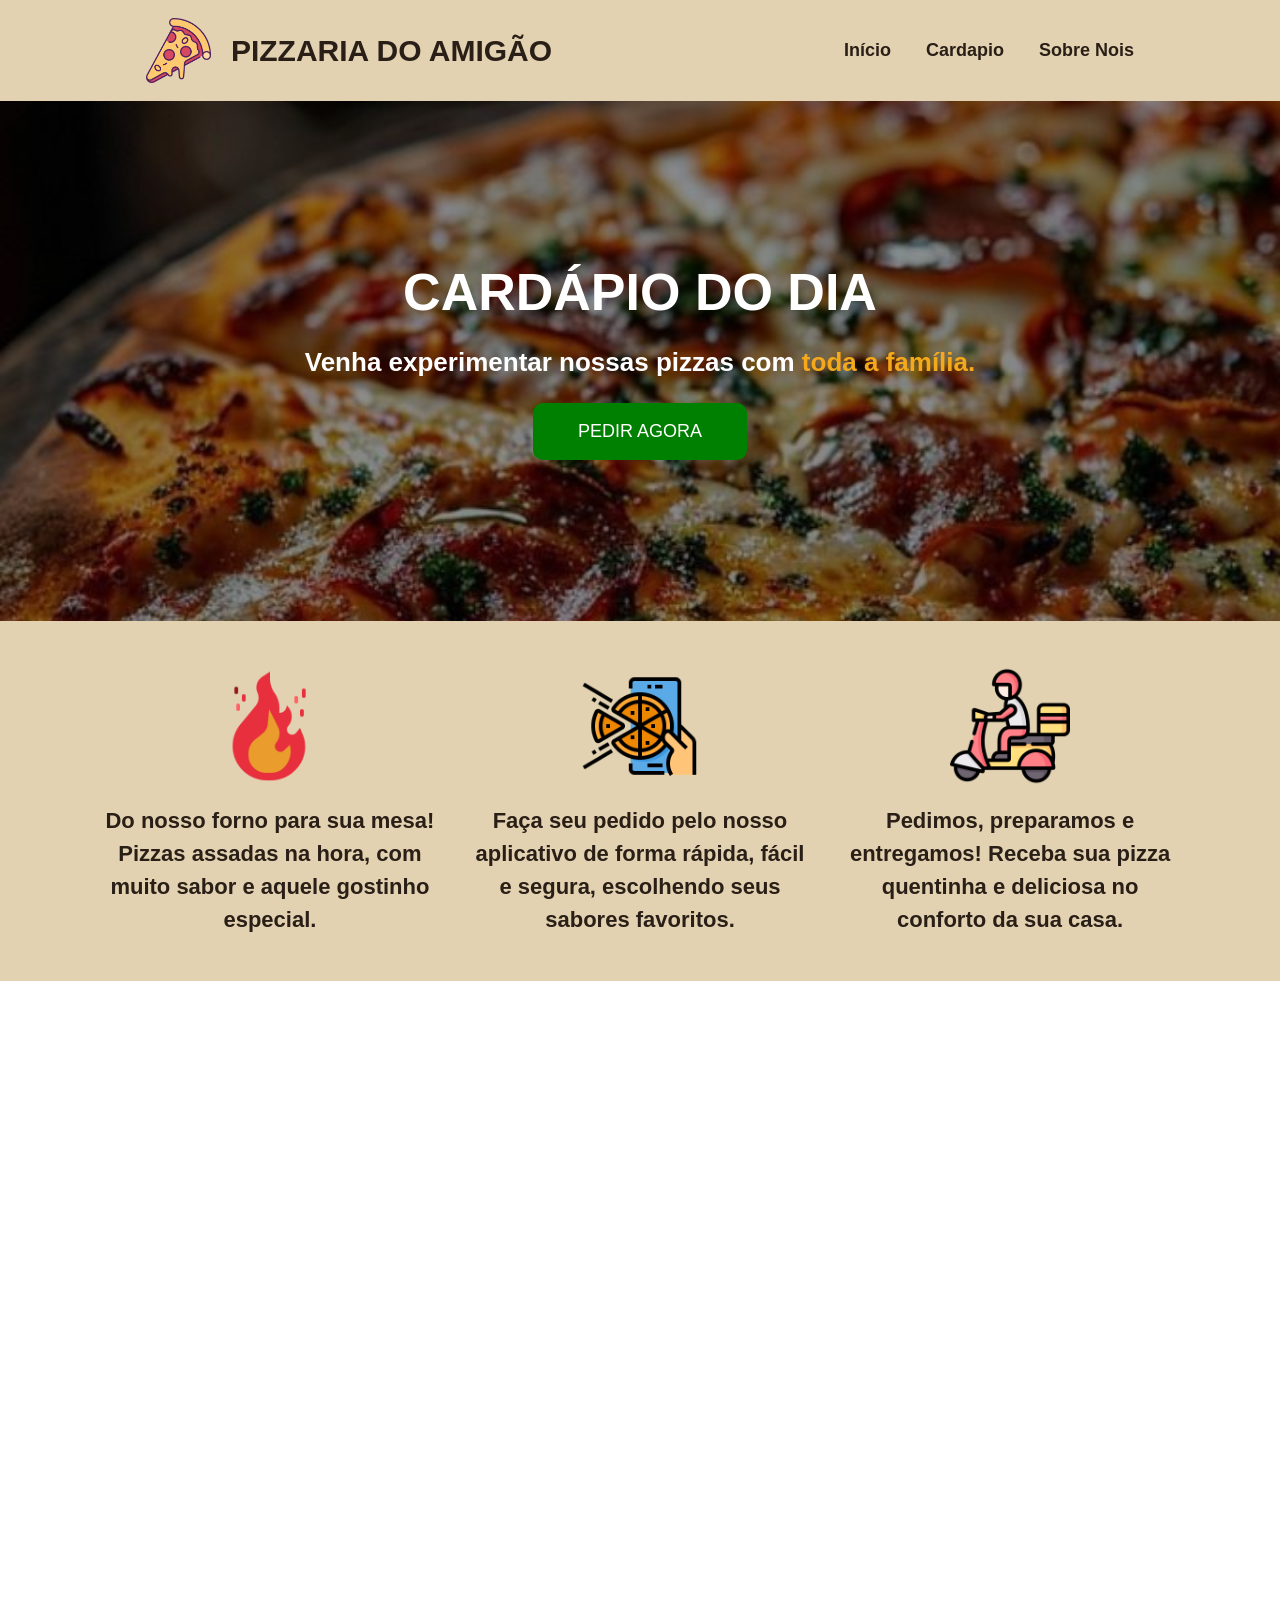
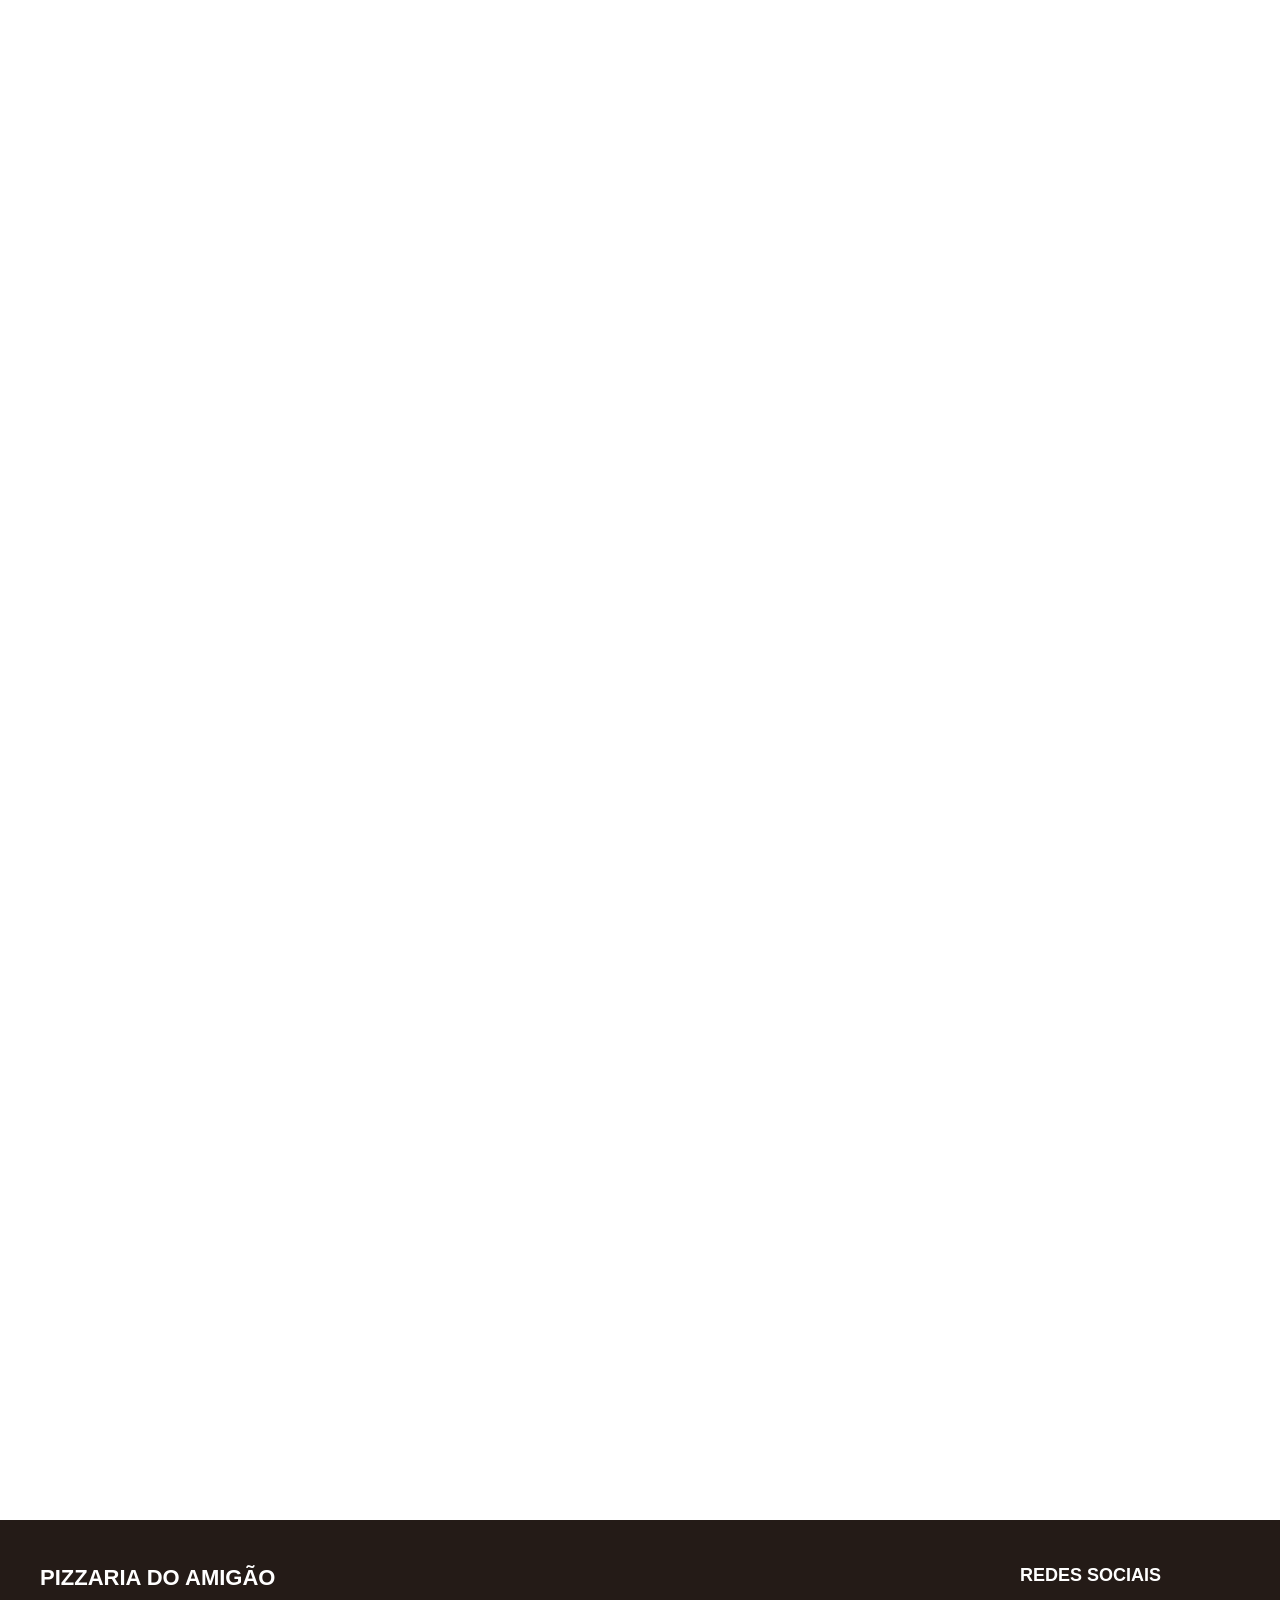
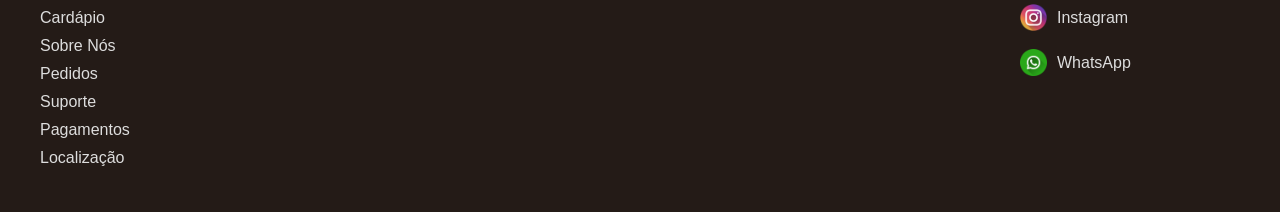
==== commit 5750c228: "WHATSAPP MUDADO PARA O CORRETO DA PIZZARIA" ====
--- a/index.html
+++ b/index.html
@@ -388,7 +388,7 @@
 
                     <p>
 
-                        <a href="https://wa.me/558587144716" target="_blank" rel="noopener">
+                        <a href="https://wa.me/5512982536747" target="_blank" rel="noopener">
 
                             WhatsApp
 
